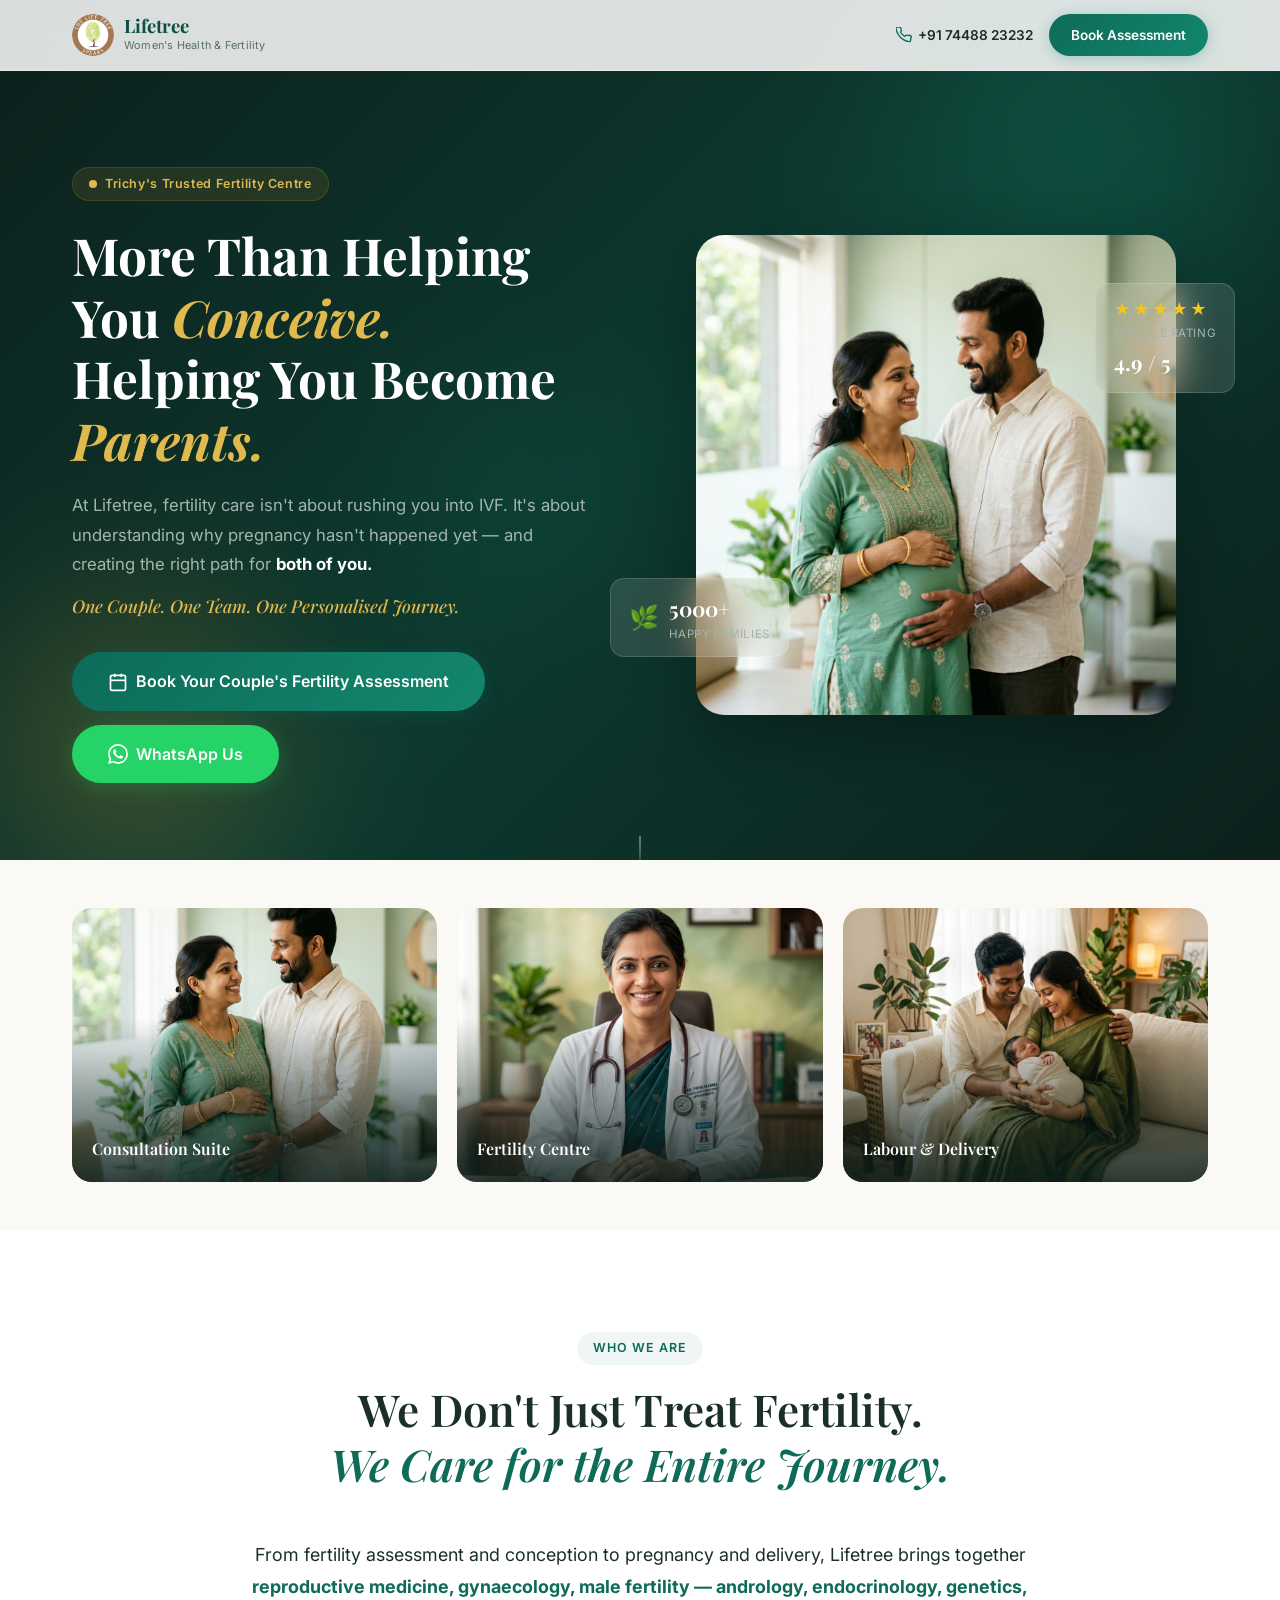
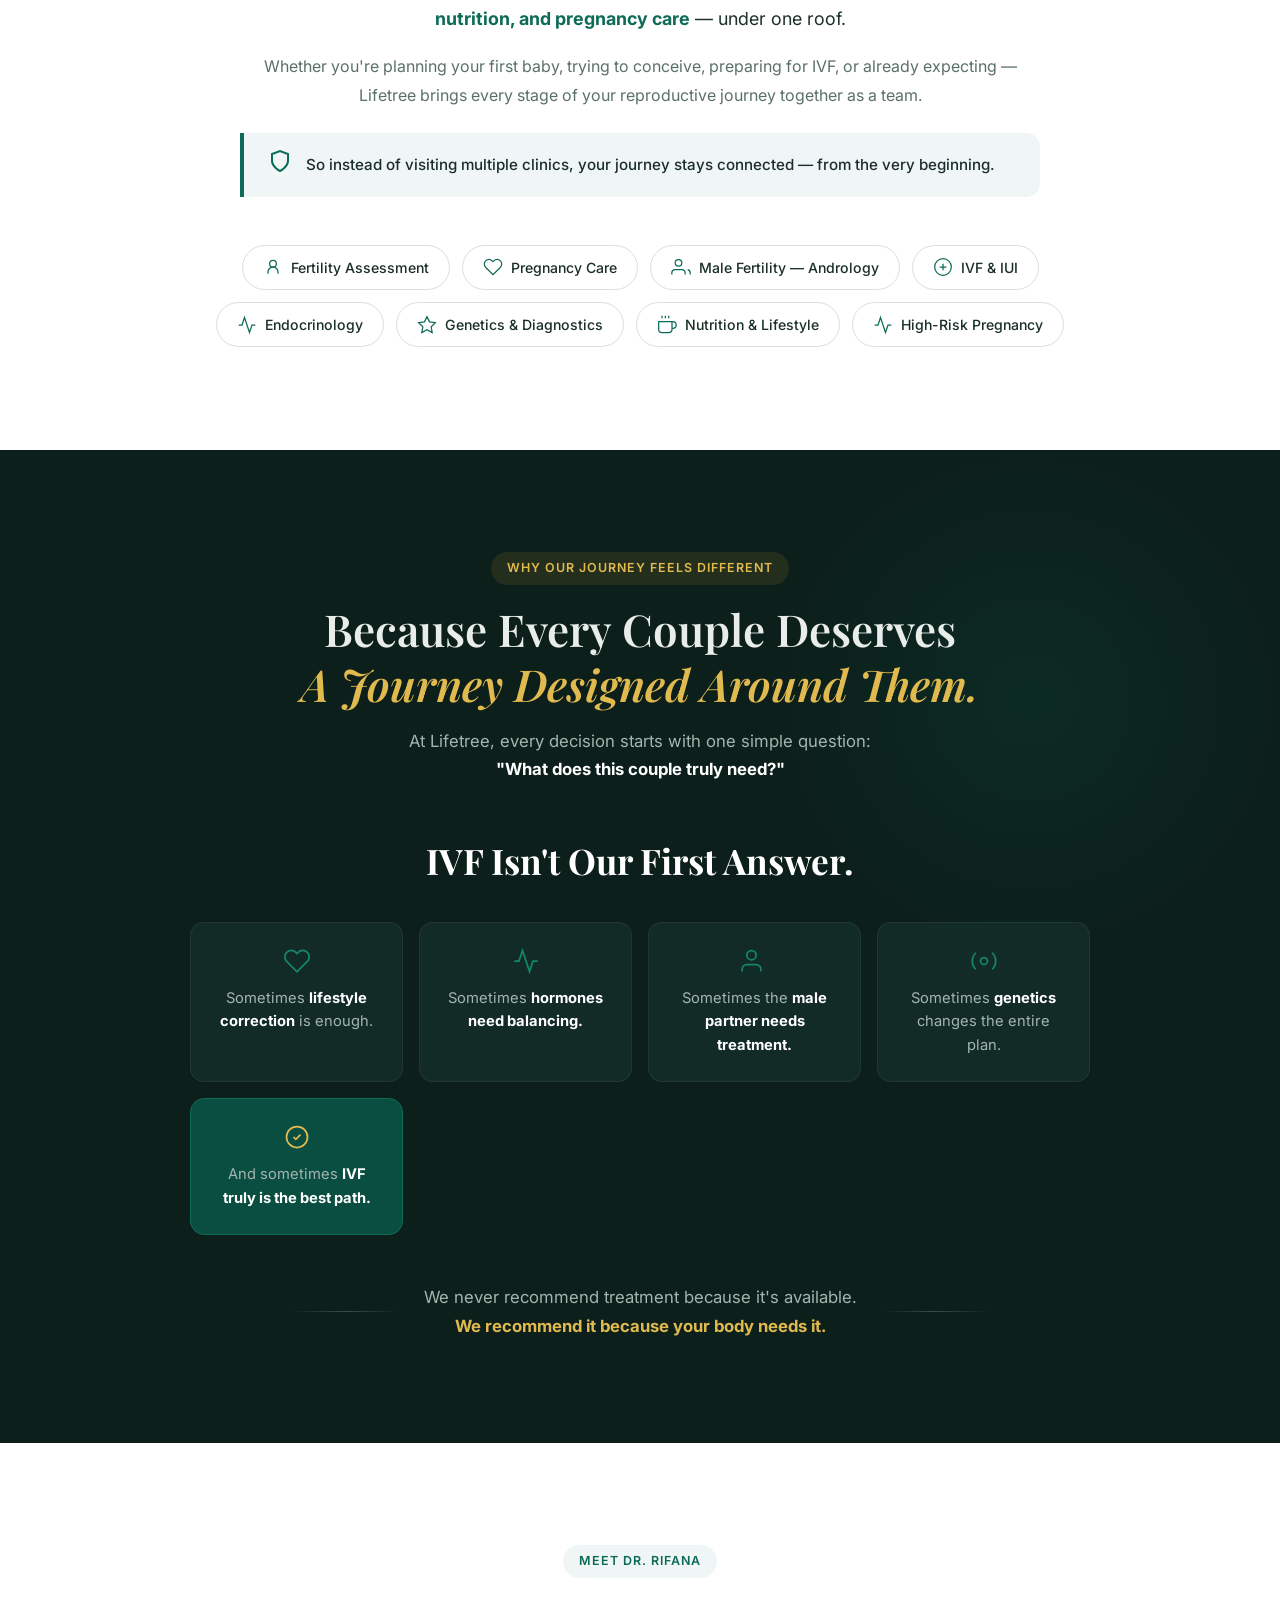
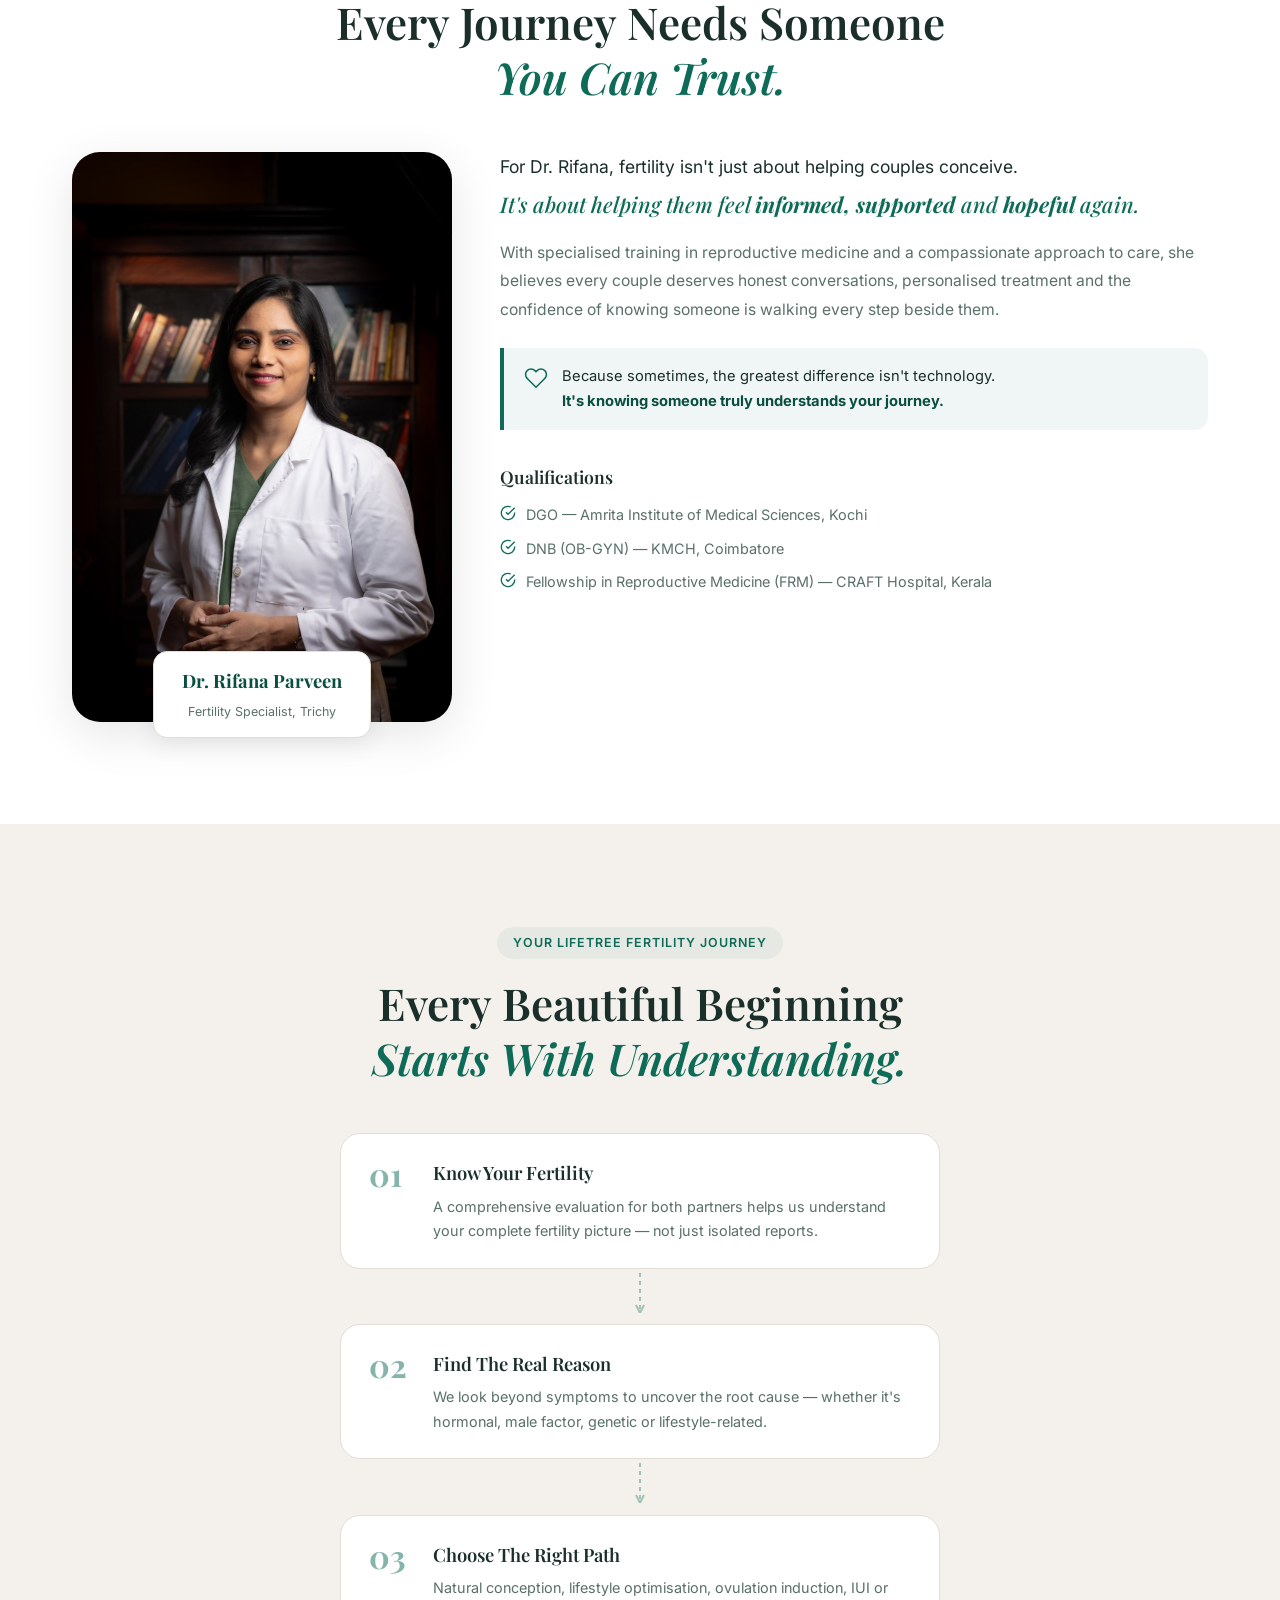
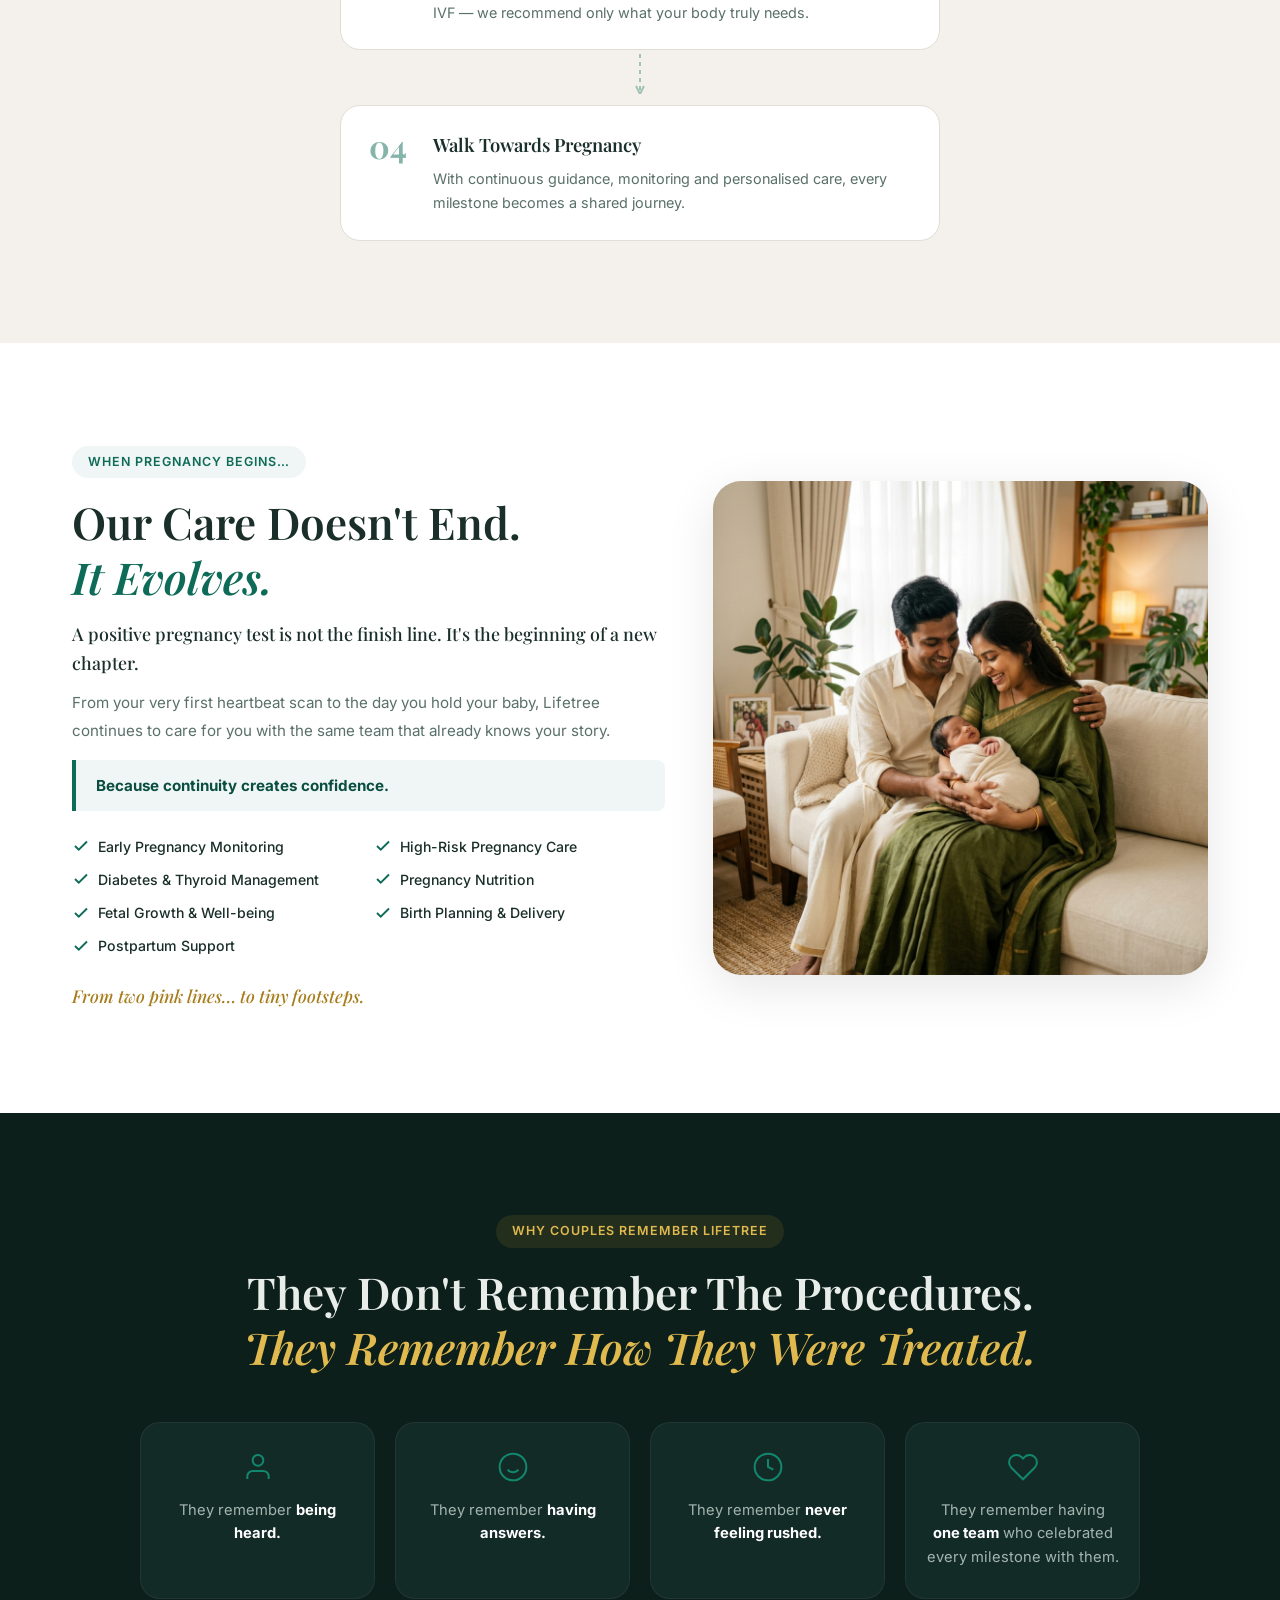
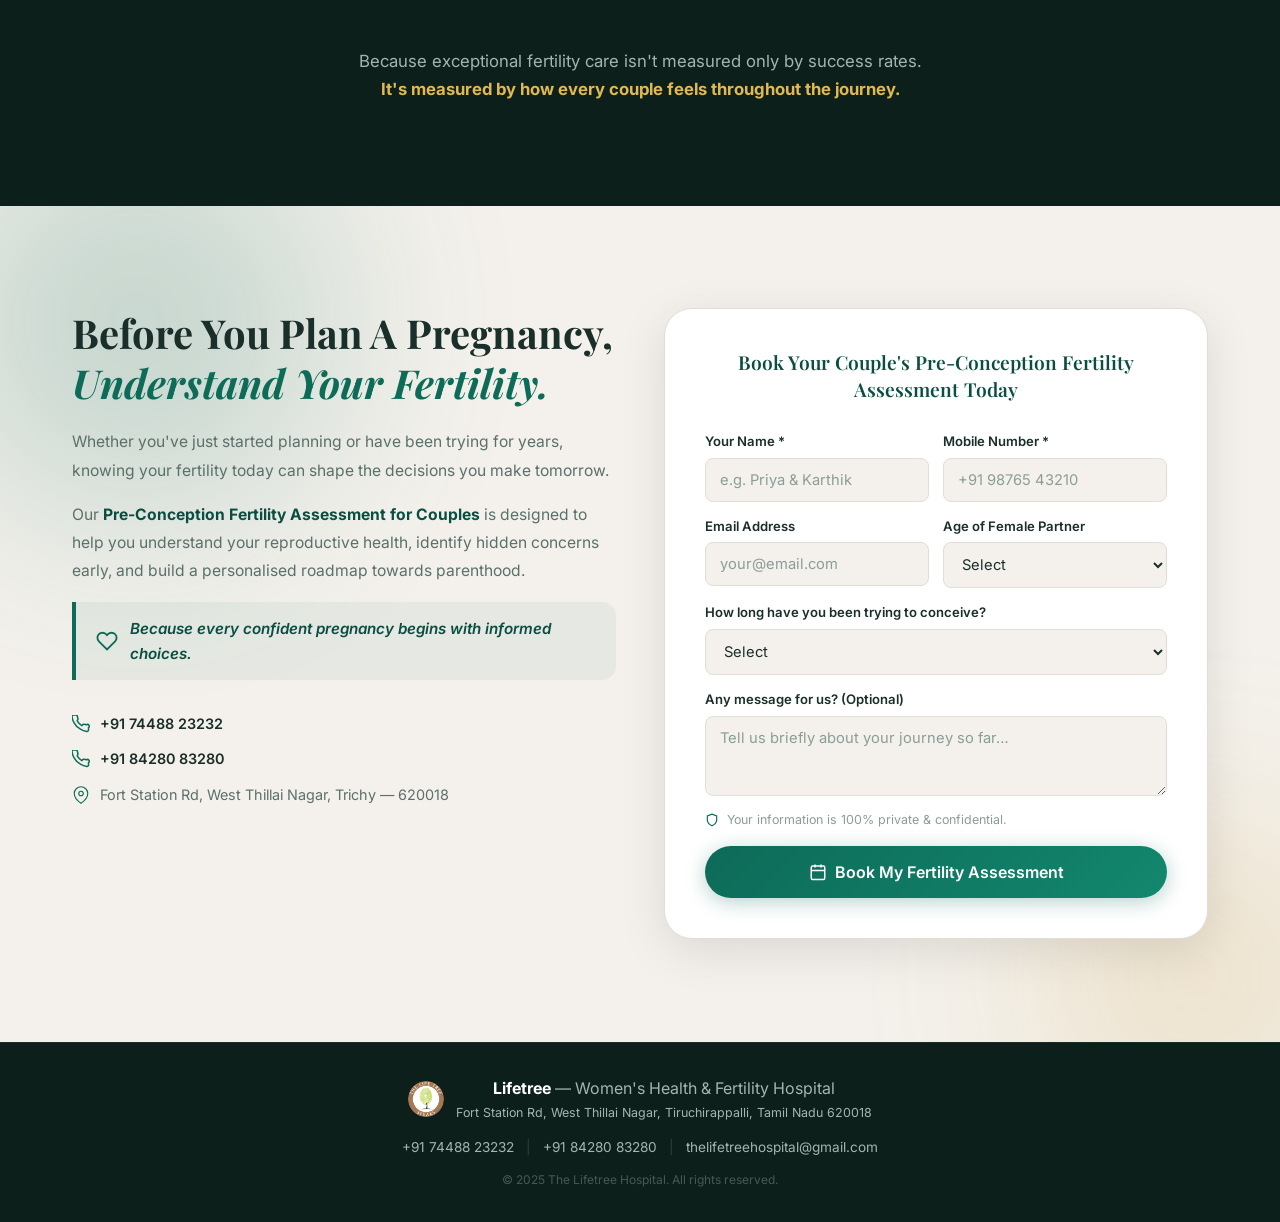
==== landing.html @ 36f8caa7 "landing page updated" ====
<!DOCTYPE html>
<html lang="en">
<head>
  <meta charset="UTF-8" />
  <meta name="viewport" content="width=device-width, initial-scale=1.0" />
  <meta name="description" content="Book your Couple's Fertility Assessment at Lifetree, Trichy. Personalised fertility care from evaluation to pregnancy — under one expert team led by Dr. Rifana Parveen." />
  <meta name="keywords" content="fertility assessment Trichy, couples fertility, IVF Trichy, Dr Rifana Parveen, Lifetree hospital, fertility specialist Trichy, pregnancy care Trichy" />
  <meta property="og:title" content="Lifetree — Couple's Fertility Assessment | Trichy" />
  <meta property="og:description" content="More than helping you conceive — helping you become parents. Book your personalised fertility assessment today." />
  <meta property="og:type" content="website" />
  <title>Couple's Fertility Assessment | Lifetree — Trichy</title>
  <link rel="preconnect" href="https://fonts.googleapis.com" />
  <link rel="preconnect" href="https://fonts.gstatic.com" crossorigin />
  <link href="https://fonts.googleapis.com/css2?family=Playfair+Display:ital,wght@0,400;0,500;0,600;0,700;1,400;1,500;1,600&family=Inter:wght@300;400;500;600;700&display=swap" rel="stylesheet" />
  <link rel="stylesheet" href="landing.css" />
</head>
<body>

  <!-- ===== STICKY HEADER ===== -->
  <header class="lp-header" id="lp-header">
    <div class="lp-header-inner">
      <a href="#hero" class="lp-logo" aria-label="Lifetree Home">
        <img src="Images/logo.png" alt="Lifetree Logo" class="lp-logo-img" />
        <div class="lp-logo-text">
          <span class="lp-logo-name">Lifetree</span>
          <span class="lp-logo-tag">Women's Health & Fertility</span>
        </div>
      </a>
      <div class="lp-header-actions">
        <a href="tel:+917448823232" class="lp-header-phone" aria-label="Call us">
          <svg width="16" height="16" viewBox="0 0 24 24" fill="none" stroke="currentColor" stroke-width="2"><path d="M22 16.92v3a2 2 0 01-2.18 2 19.79 19.79 0 01-8.63-3.07A19.5 19.5 0 013.07 10.81a19.79 19.79 0 01-3.07-8.67A2 2 0 012.18 0h3a2 2 0 012 1.72c.127.96.361 1.903.7 2.81a2 2 0 01-.45 2.11L6.91 7.91a16 16 0 006.16 6.16l1.27-1.27a2 2 0 012.11-.45c.907.339 1.85.573 2.81.7A2 2 0 0122 16.92z"/></svg>
          <span>+91 74488 23232</span>
        </a>
        <a href="#book" class="lp-header-cta">Book Assessment</a>
      </div>
    </div>
  </header>

  <main>

    <!-- ===== HERO ===== -->
    <section class="lp-hero" id="hero">
      <div class="lp-hero-bg">
        <div class="lp-hero-orb lp-hero-orb-1"></div>
        <div class="lp-hero-orb lp-hero-orb-2"></div>
        <div class="lp-hero-orb lp-hero-orb-3"></div>
      </div>
      <div class="lp-container lp-hero-grid">
        <div class="lp-hero-content">
          <div class="lp-hero-badge">
            <span class="lp-badge-pulse"></span>
            Trichy's Trusted Fertility Centre
          </div>
          <h1 class="lp-hero-h1">
            More Than Helping You <em>Conceive.</em><br/>
            Helping You Become <em>Parents.</em>
          </h1>
          <p class="lp-hero-sub">
            At Lifetree, fertility care isn't about rushing you into IVF. It's about understanding why pregnancy hasn't happened yet — and creating the right path for <strong>both of you.</strong>
          </p>
          <p class="lp-hero-oneliner">One Couple. One Team. One Personalised Journey.</p>
          <div class="lp-hero-ctas">
            <a href="#book" class="lp-btn lp-btn-primary lp-btn-lg" id="hero-cta">
              <svg width="20" height="20" viewBox="0 0 24 24" fill="none" stroke="currentColor" stroke-width="2"><rect x="3" y="4" width="18" height="18" rx="2"/><line x1="16" y1="2" x2="16" y2="6"/><line x1="8" y1="2" x2="8" y2="6"/><line x1="3" y1="10" x2="21" y2="10"/></svg>
              Book Your Couple's Fertility Assessment
            </a>
            <a href="https://wa.me/917448823232?text=Hi%20Lifetree%2C%20I%27d%20like%20to%20book%20a%20Couple%27s%20Fertility%20Assessment" class="lp-btn lp-btn-whatsapp lp-btn-lg" target="_blank" rel="noopener noreferrer">
              <svg width="20" height="20" viewBox="0 0 24 24" fill="currentColor"><path d="M17.472 14.382c-.297-.149-1.758-.867-2.03-.967-.273-.099-.471-.148-.67.15-.197.297-.767.966-.94 1.164-.173.199-.347.223-.644.075-.297-.15-1.255-.463-2.39-1.475-.883-.788-1.48-1.761-1.653-2.059-.173-.297-.018-.458.13-.606.134-.133.298-.347.446-.52.149-.174.198-.298.298-.497.099-.198.05-.371-.025-.52-.075-.149-.669-1.612-.916-2.207-.242-.579-.487-.5-.669-.51-.173-.008-.371-.01-.57-.01-.198 0-.52.074-.792.372-.272.297-1.04 1.016-1.04 2.479 0 1.462 1.065 2.875 1.213 3.074.149.198 2.096 3.2 5.077 4.487.709.306 1.262.489 1.694.625.712.227 1.36.195 1.871.118.571-.085 1.758-.719 2.006-1.413.248-.694.248-1.289.173-1.413-.074-.124-.272-.198-.57-.347m-5.421 7.403h-.004a9.87 9.87 0 01-5.031-1.378l-.361-.214-3.741.982.998-3.648-.235-.374a9.86 9.86 0 01-1.51-5.26c.001-5.45 4.436-9.884 9.888-9.884 2.64 0 5.122 1.03 6.988 2.898a9.825 9.825 0 012.893 6.994c-.003 5.45-4.437 9.884-9.885 9.884m8.413-18.297A11.815 11.815 0 0012.05 0C5.495 0 .16 5.335.157 11.892c0 2.096.547 4.142 1.588 5.945L.057 24l6.305-1.654a11.882 11.882 0 005.683 1.448h.005c6.554 0 11.89-5.335 11.893-11.893a11.821 11.821 0 00-3.48-8.413z"/></svg>
              WhatsApp Us
            </a>
          </div>
        </div>
        <div class="lp-hero-visual">
          <div class="lp-hero-img-wrap">
            <div class="lp-hero-img-glow"></div>
            <!-- Replace with actual couple/hero image -->
            <img src="assets/hero_couple.png" alt="Happy couple on their fertility journey at Lifetree" class="lp-hero-img" />
            <div class="lp-hero-float lp-float-trust">
              <div class="lp-float-icon">🌿</div>
              <div>
                <div class="lp-float-num">5000+</div>
                <div class="lp-float-label">Happy Families</div>
              </div>
            </div>
            <div class="lp-hero-float lp-float-rating">
              <div class="lp-float-stars">★★★★★</div>
              <div class="lp-float-label">Google Rating</div>
              <div class="lp-float-num">4.9 / 5</div>
            </div>
          </div>
        </div>
      </div>
      <div class="lp-scroll-hint" aria-hidden="true">
        <div class="lp-scroll-line"></div>
      </div>
    </section>

    <!-- ===== INFRASTRUCTURE ===== -->
    <section class="lp-infra" id="infrastructure">
      <div class="lp-container">
        <div class="lp-infra-grid anim-reveal">
          <div class="lp-infra-card">
            <!-- Replace src with actual infrastructure image -->
            <img src="assets/hero_couple.png" alt="Lifetree consultation room — modern and welcoming" loading="lazy" />
            <div class="lp-infra-overlay">
              <span>Consultation Suite</span>
            </div>
          </div>
          <div class="lp-infra-card">
            <!-- Replace src with actual infrastructure image -->
            <img src="assets/doctor_female.png" alt="Advanced fertility lab at Lifetree" loading="lazy" />
            <div class="lp-infra-overlay">
              <span>Fertility Centre</span>
            </div>
          </div>
          <div class="lp-infra-card">
            <!-- Replace src with actual infrastructure image -->
            <img src="assets/success_family.png" alt="Lifetree labour and delivery suite" loading="lazy" />
            <div class="lp-infra-overlay">
              <span>Labour & Delivery</span>
            </div>
          </div>
        </div>
      </div>
    </section>

    <!-- ===== WHO WE ARE ===== -->
    <section class="lp-who" id="who">
      <div class="lp-container">
        <div class="lp-section-head anim-reveal">
          <span class="lp-section-tag">Who We Are</span>
          <h2 class="lp-section-title">
            We Don't Just Treat Fertility.<br/>
            <em>We Care for the Entire Journey.</em>
          </h2>
        </div>
        <div class="lp-who-content anim-reveal">
          <p class="lp-who-lead">
            From fertility assessment and conception to pregnancy and delivery, Lifetree brings together <strong>reproductive medicine, gynaecology, male fertility — andrology, endocrinology, genetics, nutrition, and pregnancy care</strong> — under one roof.
          </p>
          <p class="lp-who-text">
            Whether you're planning your first baby, trying to conceive, preparing for IVF, or already expecting — Lifetree brings every stage of your reproductive journey together as a team.
          </p>
          <div class="lp-who-highlight">
            <div class="lp-who-highlight-icon">
              <svg width="24" height="24" viewBox="0 0 24 24" fill="none" stroke="currentColor" stroke-width="2"><path d="M12 22s8-4 8-10V5l-8-3-8 3v7c0 6 8 10 8 10z"/></svg>
            </div>
            <p>So instead of visiting multiple clinics, your journey stays connected — from the very beginning.</p>
          </div>
        </div>
        <!-- Services Grid -->
        <div class="lp-services-grid anim-reveal">
          <div class="lp-service-pill">
            <svg width="20" height="20" viewBox="0 0 24 24" fill="none" stroke="currentColor" stroke-width="1.5"><circle cx="12" cy="8" r="4"/><path d="M6 20v-2a6 6 0 0112 0v2"/></svg>
            <span>Fertility Assessment</span>
          </div>
          <div class="lp-service-pill">
            <svg width="20" height="20" viewBox="0 0 24 24" fill="none" stroke="currentColor" stroke-width="1.5"><path d="M20.84 4.61a5.5 5.5 0 00-7.78 0L12 5.67l-1.06-1.06a5.5 5.5 0 00-7.78 7.78l1.06 1.06L12 21.23l7.78-7.78 1.06-1.06a5.5 5.5 0 000-7.78z"/></svg>
            <span>Pregnancy Care</span>
          </div>
          <div class="lp-service-pill">
            <svg width="20" height="20" viewBox="0 0 24 24" fill="none" stroke="currentColor" stroke-width="1.5"><path d="M17 21v-2a4 4 0 00-4-4H5a4 4 0 00-4 4v2"/><circle cx="9" cy="7" r="4"/><path d="M23 21v-2a4 4 0 00-3-3.87"/></svg>
            <span>Male Fertility — Andrology</span>
          </div>
          <div class="lp-service-pill">
            <svg width="20" height="20" viewBox="0 0 24 24" fill="none" stroke="currentColor" stroke-width="1.5"><circle cx="12" cy="12" r="10"/><path d="M8 12h8M12 8v8"/></svg>
            <span>IVF & IUI</span>
          </div>
          <div class="lp-service-pill">
            <svg width="20" height="20" viewBox="0 0 24 24" fill="none" stroke="currentColor" stroke-width="1.5"><polyline points="22 12 18 12 15 21 9 3 6 12 2 12"/></svg>
            <span>Endocrinology</span>
          </div>
          <div class="lp-service-pill">
            <svg width="20" height="20" viewBox="0 0 24 24" fill="none" stroke="currentColor" stroke-width="1.5"><path d="M12 2l3.09 6.26L22 9.27l-5 4.87 1.18 6.88L12 17.77l-6.18 3.25L7 14.14 2 9.27l6.91-1.01L12 2z"/></svg>
            <span>Genetics & Diagnostics</span>
          </div>
          <div class="lp-service-pill">
            <svg width="20" height="20" viewBox="0 0 24 24" fill="none" stroke="currentColor" stroke-width="1.5"><path d="M18 8h1a4 4 0 010 8h-1M2 8h16v9a4 4 0 01-4 4H6a4 4 0 01-4-4V8z"/><line x1="6" y1="1" x2="6" y2="4"/><line x1="10" y1="1" x2="10" y2="4"/><line x1="14" y1="1" x2="14" y2="4"/></svg>
            <span>Nutrition & Lifestyle</span>
          </div>
          <div class="lp-service-pill">
            <svg width="20" height="20" viewBox="0 0 24 24" fill="none" stroke="currentColor" stroke-width="1.5"><path d="M22 12h-4l-3 9L9 3l-3 9H2"/></svg>
            <span>High-Risk Pregnancy</span>
          </div>
        </div>
      </div>
    </section>

    <!-- ===== WHY DIFFERENT ===== -->
    <section class="lp-why" id="why-different">
      <div class="lp-container">
        <div class="lp-section-head anim-reveal">
          <span class="lp-section-tag">Why Our Journey Feels Different</span>
          <h2 class="lp-section-title">
            Because Every Couple Deserves<br/>
            <em>A Journey Designed Around Them.</em>
          </h2>
          <p class="lp-section-sub">
            At Lifetree, every decision starts with one simple question:<br/>
            <strong>"What does this couple truly need?"</strong>
          </p>
        </div>
        <div class="lp-why-main anim-reveal">
          <div class="lp-why-statement">
            <h3>IVF Isn't Our First Answer.</h3>
          </div>
          <div class="lp-why-reasons">
            <div class="lp-why-card">
              <div class="lp-why-card-icon">
                <svg width="28" height="28" viewBox="0 0 24 24" fill="none" stroke="currentColor" stroke-width="1.5"><path d="M20.84 4.61a5.5 5.5 0 00-7.78 0L12 5.67l-1.06-1.06a5.5 5.5 0 00-7.78 7.78l1.06 1.06L12 21.23l7.78-7.78 1.06-1.06a5.5 5.5 0 000-7.78z"/></svg>
              </div>
              <p>Sometimes <strong>lifestyle correction</strong> is enough.</p>
            </div>
            <div class="lp-why-card">
              <div class="lp-why-card-icon">
                <svg width="28" height="28" viewBox="0 0 24 24" fill="none" stroke="currentColor" stroke-width="1.5"><polyline points="22 12 18 12 15 21 9 3 6 12 2 12"/></svg>
              </div>
              <p>Sometimes <strong>hormones need balancing.</strong></p>
            </div>
            <div class="lp-why-card">
              <div class="lp-why-card-icon">
                <svg width="28" height="28" viewBox="0 0 24 24" fill="none" stroke="currentColor" stroke-width="1.5"><path d="M17 21v-2a4 4 0 00-4-4H5a4 4 0 00-4 4v2"/><circle cx="9" cy="7" r="4"/></svg>
              </div>
              <p>Sometimes the <strong>male partner needs treatment.</strong></p>
            </div>
            <div class="lp-why-card">
              <div class="lp-why-card-icon">
                <svg width="28" height="28" viewBox="0 0 24 24" fill="none" stroke="currentColor" stroke-width="1.5"><circle cx="12" cy="12" r="3"/><path d="M19.07 4.93a10 10 0 010 14.14M4.93 4.93a10 10 0 000 14.14"/></svg>
              </div>
              <p>Sometimes <strong>genetics</strong> changes the entire plan.</p>
            </div>
            <div class="lp-why-card lp-why-card-accent">
              <div class="lp-why-card-icon">
                <svg width="28" height="28" viewBox="0 0 24 24" fill="none" stroke="currentColor" stroke-width="1.5"><path d="M9 12l2 2 4-4m6 2a9 9 0 11-18 0 9 9 0 0118 0z"/></svg>
              </div>
              <p>And sometimes <strong>IVF truly is the best path.</strong></p>
            </div>
          </div>
        </div>
        <div class="lp-why-promise anim-reveal">
          <div class="lp-promise-line"></div>
          <p class="lp-promise-text">
            We never recommend treatment because it's available.<br/>
            <strong>We recommend it because your body needs it.</strong>
          </p>
          <div class="lp-promise-line"></div>
        </div>
      </div>
    </section>

    <!-- ===== DR. RIFANA ===== -->
    <section class="lp-doctor" id="doctor">
      <div class="lp-container">
        <div class="lp-section-head anim-reveal">
          <span class="lp-section-tag">Meet Dr. Rifana</span>
          <h2 class="lp-section-title">
            Every Journey Needs Someone<br/>
            <em>You Can Trust.</em>
          </h2>
        </div>
        <div class="lp-doctor-grid anim-reveal">
          <div class="lp-doctor-photo">
            <!-- Replace with actual Dr. Rifana photo -->
            <img src="Images/image.png" alt="Dr. Rifana Parveen — Fertility Specialist, Trichy" loading="lazy" />
            <div class="lp-doctor-name-card">
              <h3>Dr. Rifana Parveen</h3>
              <span>Fertility Specialist, Trichy</span>
            </div>
          </div>
          <div class="lp-doctor-info">
            <p class="lp-doctor-intro">
              For Dr. Rifana, fertility isn't just about helping couples conceive.
            </p>
            <p class="lp-doctor-quote">
              It's about helping them feel <strong>informed, supported</strong> and <strong>hopeful</strong> again.
            </p>
            <p class="lp-doctor-text">
              With specialised training in reproductive medicine and a compassionate approach to care, she believes every couple deserves honest conversations, personalised treatment and the confidence of knowing someone is walking every step beside them.
            </p>
            <div class="lp-doctor-philosophy">
              <svg width="24" height="24" viewBox="0 0 24 24" fill="none" stroke="currentColor" stroke-width="1.5"><path d="M20.84 4.61a5.5 5.5 0 00-7.78 0L12 5.67l-1.06-1.06a5.5 5.5 0 00-7.78 7.78l1.06 1.06L12 21.23l7.78-7.78 1.06-1.06a5.5 5.5 0 000-7.78z"/></svg>
              <p>Because sometimes, the greatest difference isn't technology.<br/><strong>It's knowing someone truly understands your journey.</strong></p>
            </div>
            <div class="lp-doctor-quals">
              <h4>Qualifications</h4>
              <ul>
                <li>
                  <svg width="16" height="16" viewBox="0 0 24 24" fill="none" stroke="currentColor" stroke-width="2"><path d="M22 11.08V12a10 10 0 11-5.93-9.14"/><polyline points="22 4 12 14.01 9 11.01"/></svg>
                  DGO — Amrita Institute of Medical Sciences, Kochi
                </li>
                <li>
                  <svg width="16" height="16" viewBox="0 0 24 24" fill="none" stroke="currentColor" stroke-width="2"><path d="M22 11.08V12a10 10 0 11-5.93-9.14"/><polyline points="22 4 12 14.01 9 11.01"/></svg>
                  DNB (OB-GYN) — KMCH, Coimbatore
                </li>
                <li>
                  <svg width="16" height="16" viewBox="0 0 24 24" fill="none" stroke="currentColor" stroke-width="2"><path d="M22 11.08V12a10 10 0 11-5.93-9.14"/><polyline points="22 4 12 14.01 9 11.01"/></svg>
                  Fellowship in Reproductive Medicine (FRM) — CRAFT Hospital, Kerala
                </li>
              </ul>
            </div>
          </div>
        </div>
      </div>
    </section>

    <!-- ===== FERTILITY JOURNEY ===== -->
    <section class="lp-journey" id="journey">
      <div class="lp-container">
        <div class="lp-section-head anim-reveal">
          <span class="lp-section-tag">Your Lifetree Fertility Journey</span>
          <h2 class="lp-section-title">
            Every Beautiful Beginning<br/>
            <em>Starts With Understanding.</em>
          </h2>
        </div>
        <div class="lp-journey-steps anim-reveal">
          <div class="lp-journey-step">
            <div class="lp-step-number">01</div>
            <div class="lp-step-content">
              <h3>Know Your Fertility</h3>
              <p>A comprehensive evaluation for both partners helps us understand your complete fertility picture — not just isolated reports.</p>
            </div>
          </div>
          <div class="lp-journey-connector"><svg width="24" height="40" viewBox="0 0 24 40"><path d="M12 0 L12 40" stroke="currentColor" stroke-width="2" stroke-dasharray="4 4" fill="none"/><path d="M8 32 L12 40 L16 32" stroke="currentColor" stroke-width="2" fill="none"/></svg></div>
          <div class="lp-journey-step">
            <div class="lp-step-number">02</div>
            <div class="lp-step-content">
              <h3>Find The Real Reason</h3>
              <p>We look beyond symptoms to uncover the root cause — whether it's hormonal, male factor, genetic or lifestyle-related.</p>
            </div>
          </div>
          <div class="lp-journey-connector"><svg width="24" height="40" viewBox="0 0 24 40"><path d="M12 0 L12 40" stroke="currentColor" stroke-width="2" stroke-dasharray="4 4" fill="none"/><path d="M8 32 L12 40 L16 32" stroke="currentColor" stroke-width="2" fill="none"/></svg></div>
          <div class="lp-journey-step">
            <div class="lp-step-number">03</div>
            <div class="lp-step-content">
              <h3>Choose The Right Path</h3>
              <p>Natural conception, lifestyle optimisation, ovulation induction, IUI or IVF — we recommend only what your body truly needs.</p>
            </div>
          </div>
          <div class="lp-journey-connector"><svg width="24" height="40" viewBox="0 0 24 40"><path d="M12 0 L12 40" stroke="currentColor" stroke-width="2" stroke-dasharray="4 4" fill="none"/><path d="M8 32 L12 40 L16 32" stroke="currentColor" stroke-width="2" fill="none"/></svg></div>
          <div class="lp-journey-step">
            <div class="lp-step-number">04</div>
            <div class="lp-step-content">
              <h3>Walk Towards Pregnancy</h3>
              <p>With continuous guidance, monitoring and personalised care, every milestone becomes a shared journey.</p>
            </div>
          </div>
        </div>
      </div>
    </section>

    <!-- ===== PREGNANCY CARE ===== -->
    <section class="lp-pregnancy" id="pregnancy-care">
      <div class="lp-container">
        <div class="lp-pregnancy-grid">
          <div class="lp-pregnancy-content anim-reveal">
            <span class="lp-section-tag">When Pregnancy Begins…</span>
            <h2 class="lp-section-title">
              Our Care Doesn't End.<br/>
              <em>It Evolves.</em>
            </h2>
            <p class="lp-pregnancy-lead">
              A positive pregnancy test is not the finish line. It's the beginning of a new chapter.
            </p>
            <p class="lp-pregnancy-text">
              From your very first heartbeat scan to the day you hold your baby, Lifetree continues to care for you with the same team that already knows your story.
            </p>
            <div class="lp-pregnancy-highlight">
              <strong>Because continuity creates confidence.</strong>
            </div>
            <ul class="lp-pregnancy-list">
              <li><svg width="18" height="18" viewBox="0 0 24 24" fill="none" stroke="currentColor" stroke-width="2.5"><polyline points="20 6 9 17 4 12"/></svg> Early Pregnancy Monitoring</li>
              <li><svg width="18" height="18" viewBox="0 0 24 24" fill="none" stroke="currentColor" stroke-width="2.5"><polyline points="20 6 9 17 4 12"/></svg> High-Risk Pregnancy Care</li>
              <li><svg width="18" height="18" viewBox="0 0 24 24" fill="none" stroke="currentColor" stroke-width="2.5"><polyline points="20 6 9 17 4 12"/></svg> Diabetes & Thyroid Management</li>
              <li><svg width="18" height="18" viewBox="0 0 24 24" fill="none" stroke="currentColor" stroke-width="2.5"><polyline points="20 6 9 17 4 12"/></svg> Pregnancy Nutrition</li>
              <li><svg width="18" height="18" viewBox="0 0 24 24" fill="none" stroke="currentColor" stroke-width="2.5"><polyline points="20 6 9 17 4 12"/></svg> Fetal Growth & Well-being</li>
              <li><svg width="18" height="18" viewBox="0 0 24 24" fill="none" stroke="currentColor" stroke-width="2.5"><polyline points="20 6 9 17 4 12"/></svg> Birth Planning & Delivery</li>
              <li><svg width="18" height="18" viewBox="0 0 24 24" fill="none" stroke="currentColor" stroke-width="2.5"><polyline points="20 6 9 17 4 12"/></svg> Postpartum Support</li>
            </ul>
            <p class="lp-pregnancy-poetic">From two pink lines… to tiny footsteps.</p>
          </div>
          <div class="lp-pregnancy-visual anim-reveal">
            <!-- Replace with actual pregnancy care / labour room image -->
            <img src="assets/success_family.png" alt="Lifetree pregnancy care and delivery suite" loading="lazy" />
          </div>
        </div>
      </div>
    </section>

    <!-- ===== WHY COUPLES REMEMBER ===== -->
    <section class="lp-remember" id="remember">
      <div class="lp-container">
        <div class="lp-section-head anim-reveal">
          <span class="lp-section-tag">Why Couples Remember Lifetree</span>
          <h2 class="lp-section-title">
            They Don't Remember The Procedures.<br/>
            <em>They Remember How They Were Treated.</em>
          </h2>
        </div>
        <div class="lp-remember-cards anim-reveal">
          <div class="lp-remember-card">
            <div class="lp-remember-icon">
              <svg width="32" height="32" viewBox="0 0 24 24" fill="none" stroke="currentColor" stroke-width="1.5"><path d="M20 21v-2a4 4 0 00-4-4H8a4 4 0 00-4 4v2"/><circle cx="12" cy="7" r="4"/></svg>
            </div>
            <p>They remember <strong>being heard.</strong></p>
          </div>
          <div class="lp-remember-card">
            <div class="lp-remember-icon">
              <svg width="32" height="32" viewBox="0 0 24 24" fill="none" stroke="currentColor" stroke-width="1.5"><circle cx="12" cy="12" r="10"/><path d="M8 14s1.5 2 4 2 4-2 4-2"/><line x1="9" y1="9" x2="9.01" y2="9"/><line x1="15" y1="9" x2="15.01" y2="9"/></svg>
            </div>
            <p>They remember <strong>having answers.</strong></p>
          </div>
          <div class="lp-remember-card">
            <div class="lp-remember-icon">
              <svg width="32" height="32" viewBox="0 0 24 24" fill="none" stroke="currentColor" stroke-width="1.5"><circle cx="12" cy="12" r="10"/><polyline points="12 6 12 12 16 14"/></svg>
            </div>
            <p>They remember <strong>never feeling rushed.</strong></p>
          </div>
          <div class="lp-remember-card">
            <div class="lp-remember-icon">
              <svg width="32" height="32" viewBox="0 0 24 24" fill="none" stroke="currentColor" stroke-width="1.5"><path d="M20.84 4.61a5.5 5.5 0 00-7.78 0L12 5.67l-1.06-1.06a5.5 5.5 0 00-7.78 7.78l1.06 1.06L12 21.23l7.78-7.78 1.06-1.06a5.5 5.5 0 000-7.78z"/></svg>
            </div>
            <p>They remember having <strong>one team</strong> who celebrated every milestone with them.</p>
          </div>
        </div>
        <div class="lp-remember-bottom anim-reveal">
          <p>Because exceptional fertility care isn't measured only by success rates.<br/><strong>It's measured by how every couple feels throughout the journey.</strong></p>
        </div>
      </div>
    </section>

    <!-- ===== FINAL CTA / BOOKING FORM ===== -->
    <section class="lp-cta-final" id="book">
      <div class="lp-cta-bg">
        <div class="lp-cta-orb lp-cta-orb-1"></div>
        <div class="lp-cta-orb lp-cta-orb-2"></div>
      </div>
      <div class="lp-container">
        <div class="lp-cta-grid">
          <div class="lp-cta-content anim-reveal">
            <h2 class="lp-cta-title">
              Before You Plan A Pregnancy,<br/>
              <em>Understand Your Fertility.</em>
            </h2>
            <p class="lp-cta-text">
              Whether you've just started planning or have been trying for years, knowing your fertility today can shape the decisions you make tomorrow.
            </p>
            <p class="lp-cta-text">
              Our <strong>Pre-Conception Fertility Assessment for Couples</strong> is designed to help you understand your reproductive health, identify hidden concerns early, and build a personalised roadmap towards parenthood.
            </p>
            <div class="lp-cta-highlight">
              <svg width="22" height="22" viewBox="0 0 24 24" fill="none" stroke="currentColor" stroke-width="2"><path d="M20.84 4.61a5.5 5.5 0 00-7.78 0L12 5.67l-1.06-1.06a5.5 5.5 0 00-7.78 7.78l1.06 1.06L12 21.23l7.78-7.78 1.06-1.06a5.5 5.5 0 000-7.78z"/></svg>
              <p>Because every confident pregnancy begins with informed choices.</p>
            </div>
            <div class="lp-cta-contact-info">
              <div class="lp-cta-contact-item">
                <svg width="18" height="18" viewBox="0 0 24 24" fill="none" stroke="currentColor" stroke-width="2"><path d="M22 16.92v3a2 2 0 01-2.18 2 19.79 19.79 0 01-8.63-3.07A19.5 19.5 0 013.07 10.81a19.79 19.79 0 01-3.07-8.67A2 2 0 012.18 0h3a2 2 0 012 1.72c.127.96.361 1.903.7 2.81a2 2 0 01-.45 2.11L6.91 7.91a16 16 0 006.16 6.16l1.27-1.27a2 2 0 012.11-.45c.907.339 1.85.573 2.81.7A2 2 0 0122 16.92z"/></svg>
                <a href="tel:+917448823232">+91 74488 23232</a>
              </div>
              <div class="lp-cta-contact-item">
                <svg width="18" height="18" viewBox="0 0 24 24" fill="none" stroke="currentColor" stroke-width="2"><path d="M22 16.92v3a2 2 0 01-2.18 2 19.79 19.79 0 01-8.63-3.07A19.5 19.5 0 013.07 10.81a19.79 19.79 0 01-3.07-8.67A2 2 0 012.18 0h3a2 2 0 012 1.72c.127.96.361 1.903.7 2.81a2 2 0 01-.45 2.11L6.91 7.91a16 16 0 006.16 6.16l1.27-1.27a2 2 0 012.11-.45c.907.339 1.85.573 2.81.7A2 2 0 0122 16.92z"/></svg>
                <a href="tel:+918428083280">+91 84280 83280</a>
              </div>
              <div class="lp-cta-contact-item">
                <svg width="18" height="18" viewBox="0 0 24 24" fill="none" stroke="currentColor" stroke-width="1.5"><path d="M21 10c0 7-9 13-9 13s-9-6-9-13a9 9 0 0118 0z"/><circle cx="12" cy="10" r="3"/></svg>
                <span>Fort Station Rd, West Thillai Nagar, Trichy — 620018</span>
              </div>
            </div>
          </div>
          <div class="lp-cta-form-wrap anim-reveal">
            <form class="lp-form" id="lp-form" novalidate>
              <h3 class="lp-form-title">Book Your Couple's Pre-Conception Fertility Assessment Today</h3>
              <div class="lp-form-row">
                <div class="lp-form-group">
                  <label for="lp-name">Your Name *</label>
                  <input type="text" id="lp-name" name="name" placeholder="e.g. Priya & Karthik" required autocomplete="name" />
                </div>
                <div class="lp-form-group">
                  <label for="lp-phone">Mobile Number *</label>
                  <input type="tel" id="lp-phone" name="phone" placeholder="+91 98765 43210" required autocomplete="tel" />
                </div>
              </div>
              <div class="lp-form-row">
                <div class="lp-form-group">
                  <label for="lp-email">Email Address</label>
                  <input type="email" id="lp-email" name="email" placeholder="your@email.com" autocomplete="email" />
                </div>
                <div class="lp-form-group">
                  <label for="lp-age">Age of Female Partner</label>
                  <select id="lp-age" name="age">
                    <option value="">Select</option>
                    <option value="under-25">Under 25</option>
                    <option value="25-30">25–30</option>
                    <option value="30-35">30–35</option>
                    <option value="35-40">35–40</option>
                    <option value="above-40">Above 40</option>
                  </select>
                </div>
              </div>
              <div class="lp-form-group">
                <label for="lp-trying">How long have you been trying to conceive?</label>
                <select id="lp-trying" name="trying_duration">
                  <option value="">Select</option>
                  <option value="just-started">Just started planning</option>
                  <option value="6-months">Less than 6 months</option>
                  <option value="6-12">6–12 months</option>
                  <option value="1-2-years">1–2 years</option>
                  <option value="2-plus">More than 2 years</option>
                </select>
              </div>
              <div class="lp-form-group">
                <label for="lp-message">Any message for us? (Optional)</label>
                <textarea id="lp-message" name="message" rows="3" placeholder="Tell us briefly about your journey so far…"></textarea>
              </div>
              <div class="lp-form-privacy">
                <svg width="14" height="14" viewBox="0 0 24 24" fill="none" stroke="currentColor" stroke-width="2"><path d="M12 22s8-4 8-10V5l-8-3-8 3v7c0 6 8 10 8 10z"/></svg>
                Your information is 100% private & confidential.
              </div>
              <button type="submit" class="lp-btn lp-btn-primary lp-btn-full" id="lp-submit">
                <svg width="18" height="18" viewBox="0 0 24 24" fill="none" stroke="currentColor" stroke-width="2"><rect x="3" y="4" width="18" height="18" rx="2"/><line x1="16" y1="2" x2="16" y2="6"/><line x1="8" y1="2" x2="8" y2="6"/><line x1="3" y1="10" x2="21" y2="10"/></svg>
                Book My Fertility Assessment
              </button>
              <div class="lp-form-success" id="lp-form-success" hidden>
                <svg width="28" height="28" viewBox="0 0 24 24" fill="none" stroke="currentColor" stroke-width="2"><path d="M22 11.08V12a10 10 0 11-5.93-9.14"/><polyline points="22 4 12 14.01 9 11.01"/></svg>
                <h4>Thank You!</h4>
                <p>We've received your details. Our team will reach out within 24 hours to confirm your assessment.</p>
              </div>
            </form>
          </div>
        </div>
      </div>
    </section>

  </main>

  <!-- ===== MINI FOOTER ===== -->
  <footer class="lp-footer">
    <div class="lp-container">
      <div class="lp-footer-inner">
        <div class="lp-footer-brand">
          <img src="Images/logo.png" alt="Lifetree Logo" class="lp-footer-logo-img" />
          <div>
            <strong>Lifetree</strong> — Women's Health & Fertility Hospital
            <p>Fort Station Rd, West Thillai Nagar, Tiruchirappalli, Tamil Nadu 620018</p>
          </div>
        </div>
        <div class="lp-footer-links">
          <a href="tel:+917448823232">+91 74488 23232</a>
          <span class="lp-footer-sep">|</span>
          <a href="tel:+918428083280">+91 84280 83280</a>
          <span class="lp-footer-sep">|</span>
          <a href="mailto:thelifetreehospital@gmail.com">thelifetreehospital@gmail.com</a>
        </div>
        <p class="lp-footer-copy">© 2025 The Lifetree Hospital. All rights reserved.</p>
      </div>
    </div>
  </footer>

  <!-- ===== FLOATING BUTTONS ===== -->
  <div class="lp-fab-group" id="lp-fabs">
    <a href="https://wa.me/917448823232?text=Hi%20Lifetree%2C%20I%27d%20like%20to%20book%20a%20Couple%27s%20Fertility%20Assessment" class="lp-fab lp-fab-wa" target="_blank" rel="noopener noreferrer" aria-label="WhatsApp">
      <svg width="26" height="26" viewBox="0 0 24 24" fill="currentColor"><path d="M17.472 14.382c-.297-.149-1.758-.867-2.03-.967-.273-.099-.471-.148-.67.15-.197.297-.767.966-.94 1.164-.173.199-.347.223-.644.075-.297-.15-1.255-.463-2.39-1.475-.883-.788-1.48-1.761-1.653-2.059-.173-.297-.018-.458.13-.606.134-.133.298-.347.446-.52.149-.174.198-.298.298-.497.099-.198.05-.371-.025-.52-.075-.149-.669-1.612-.916-2.207-.242-.579-.487-.5-.669-.51-.173-.008-.371-.01-.57-.01-.198 0-.52.074-.792.372-.272.297-1.04 1.016-1.04 2.479 0 1.462 1.065 2.875 1.213 3.074.149.198 2.096 3.2 5.077 4.487.709.306 1.262.489 1.694.625.712.227 1.36.195 1.871.118.571-.085 1.758-.719 2.006-1.413.248-.694.248-1.289.173-1.413-.074-.124-.272-.198-.57-.347m-5.421 7.403h-.004a9.87 9.87 0 01-5.031-1.378l-.361-.214-3.741.982.998-3.648-.235-.374a9.86 9.86 0 01-1.51-5.26c.001-5.45 4.436-9.884 9.888-9.884 2.64 0 5.122 1.03 6.988 2.898a9.825 9.825 0 012.893 6.994c-.003 5.45-4.437 9.884-9.885 9.884m8.413-18.297A11.815 11.815 0 0012.05 0C5.495 0 .16 5.335.157 11.892c0 2.096.547 4.142 1.588 5.945L.057 24l6.305-1.654a11.882 11.882 0 005.683 1.448h.005c6.554 0 11.89-5.335 11.893-11.893a11.821 11.821 0 00-3.48-8.413z"/></svg>
    </a>
    <a href="tel:+917448823232" class="lp-fab lp-fab-call" aria-label="Call Now">
      <svg width="22" height="22" viewBox="0 0 24 24" fill="none" stroke="currentColor" stroke-width="2"><path d="M22 16.92v3a2 2 0 01-2.18 2 19.79 19.79 0 01-8.63-3.07A19.5 19.5 0 013.07 10.81a19.79 19.79 0 01-3.07-8.67A2 2 0 012.18 0h3a2 2 0 012 1.72c.127.96.361 1.903.7 2.81a2 2 0 01-.45 2.11L6.91 7.91a16 16 0 006.16 6.16l1.27-1.27a2 2 0 012.11-.45c.907.339 1.85.573 2.81.7A2 2 0 0122 16.92z"/></svg>
    </a>
  </div>

  <script src="landing.js"></script>
</body>
</html>
---- landing.css ----
/* =============================================
   LIFETREE LANDING PAGE — PREMIUM STYLES
   ============================================= */

/* ---------- DESIGN TOKENS ---------- */
:root {
  /* Primary — Deep Teal / Emerald */
  --clr-primary: #0d6b58;
  --clr-primary-dark: #094e40;
  --clr-primary-light: #13876e;
  --clr-primary-50: rgba(13,107,88,0.06);
  --clr-primary-100: rgba(13,107,88,0.12);
  --clr-primary-200: rgba(13,107,88,0.20);

  /* Accent — Warm Gold */
  --clr-accent: #c9982e;
  --clr-accent-light: #e0b94f;
  --clr-accent-dark: #a67b1a;

  /* Neutrals */
  --clr-bg: #faf9f6;
  --clr-surface: #ffffff;
  --clr-surface-alt: #f4f1ec;
  --clr-text: #1a2e2a;
  --clr-text-muted: #5a706a;
  --clr-text-light: #8a9e98;
  --clr-border: #e2ddd5;
  --clr-border-light: #ece8e1;

  /* Dark sections */
  --clr-dark-bg: #0c1f1b;
  --clr-dark-surface: #132b26;
  --clr-dark-text: #e8ede9;
  --clr-dark-muted: #a3b5af;

  /* Gradients */
  --grad-primary: linear-gradient(135deg, #0d6b58 0%, #13876e 100%);
  --grad-accent: linear-gradient(135deg, #c9982e 0%, #e0b94f 100%);
  --grad-dark: linear-gradient(180deg, #0c1f1b 0%, #132b26 100%);
  --grad-hero: linear-gradient(135deg, #0c1f1b 0%, #0d3a30 50%, #0c1f1b 100%);

  /* Typography */
  --ff-serif: 'Playfair Display', Georgia, serif;
  --ff-sans: 'Inter', -apple-system, BlinkMacSystemFont, sans-serif;

  /* Spacing */
  --section-py: clamp(4rem, 8vw, 7rem);
  --container-px: clamp(1rem, 4vw, 2rem);
  --container-max: 1200px;

  /* Radius */
  --r-sm: 8px;
  --r-md: 14px;
  --r-lg: 20px;
  --r-xl: 28px;
  --r-full: 9999px;

  /* Shadows */
  --shadow-sm: 0 2px 8px rgba(0,0,0,0.06);
  --shadow-md: 0 6px 24px rgba(0,0,0,0.08);
  --shadow-lg: 0 12px 48px rgba(0,0,0,0.10);
  --shadow-xl: 0 20px 60px rgba(0,0,0,0.14);
  --shadow-glow: 0 0 60px rgba(13,107,88,0.18);

  /* Transitions */
  --t-fast: 0.2s cubic-bezier(0.4,0,0.2,1);
  --t-normal: 0.35s cubic-bezier(0.4,0,0.2,1);
  --t-slow: 0.6s cubic-bezier(0.4,0,0.2,1);
}

/* ---------- RESET & BASE ---------- */
*, *::before, *::after { box-sizing: border-box; margin: 0; padding: 0; }

html {
  scroll-behavior: smooth;
  -webkit-text-size-adjust: 100%;
  font-size: 16px;
}

body {
  font-family: var(--ff-sans);
  color: var(--clr-text);
  background: var(--clr-bg);
  line-height: 1.65;
  -webkit-font-smoothing: antialiased;
  -moz-osx-font-smoothing: grayscale;
  overflow-x: hidden;
}

img {
  display: block;
  max-width: 100%;
  height: auto;
}

a { color: inherit; text-decoration: none; }
ul { list-style: none; }

/* ---------- CONTAINER ---------- */
.lp-container {
  width: 100%;
  max-width: var(--container-max);
  margin: 0 auto;
  padding: 0 var(--container-px);
}

/* ---------- SECTION HEADERS ---------- */
.lp-section-tag {
  display: inline-flex;
  align-items: center;
  gap: 6px;
  font-family: var(--ff-sans);
  font-size: 0.78rem;
  font-weight: 600;
  letter-spacing: 0.08em;
  text-transform: uppercase;
  color: var(--clr-primary);
  background: var(--clr-primary-50);
  padding: 6px 16px;
  border-radius: var(--r-full);
  margin-bottom: 1rem;
}

.lp-section-title {
  font-family: var(--ff-serif);
  font-size: clamp(1.75rem, 4vw, 2.75rem);
  font-weight: 600;
  line-height: 1.25;
  color: var(--clr-text);
  margin-bottom: 1rem;
}
.lp-section-title em {
  font-style: italic;
  color: var(--clr-primary);
}

.lp-section-sub {
  font-size: 1.05rem;
  color: var(--clr-text-muted);
  max-width: 640px;
  line-height: 1.7;
}

.lp-section-head {
  text-align: center;
  margin-bottom: 3rem;
}
.lp-section-head .lp-section-sub {
  margin: 0 auto;
}

/* ---------- BUTTONS ---------- */
.lp-btn {
  display: inline-flex;
  align-items: center;
  gap: 8px;
  font-family: var(--ff-sans);
  font-weight: 600;
  font-size: 0.92rem;
  border: none;
  cursor: pointer;
  border-radius: var(--r-full);
  padding: 12px 28px;
  transition: all var(--t-normal);
  white-space: nowrap;
  text-decoration: none;
}

.lp-btn-primary {
  background: var(--grad-primary);
  color: #fff;
  box-shadow: 0 4px 20px rgba(13,107,88,0.3);
}
.lp-btn-primary:hover {
  transform: translateY(-2px);
  box-shadow: 0 8px 32px rgba(13,107,88,0.4);
}

.lp-btn-whatsapp {
  background: #25d366;
  color: #fff;
  box-shadow: 0 4px 20px rgba(37,211,102,0.25);
}
.lp-btn-whatsapp:hover {
  background: #1fb855;
  transform: translateY(-2px);
  box-shadow: 0 8px 32px rgba(37,211,102,0.35);
}

.lp-btn-lg {
  padding: 16px 36px;
  font-size: 1rem;
}

.lp-btn-full {
  width: 100%;
  justify-content: center;
  padding: 16px 28px;
  font-size: 1rem;
}

/* ============================================
   HEADER
   ============================================ */
.lp-header {
  position: fixed;
  top: 0; left: 0; right: 0;
  z-index: 1000;
  background: rgba(255,255,255,0.85);
  backdrop-filter: blur(16px);
  -webkit-backdrop-filter: blur(16px);
  border-bottom: 1px solid var(--clr-border-light);
  transition: all var(--t-normal);
}
.lp-header.scrolled {
  background: rgba(255,255,255,0.95);
  box-shadow: var(--shadow-sm);
}

.lp-header-inner {
  max-width: var(--container-max);
  margin: 0 auto;
  padding: 0 var(--container-px);
  display: flex;
  align-items: center;
  justify-content: space-between;
  height: 70px;
}

.lp-logo {
  display: flex;
  align-items: center;
  gap: 10px;
}
.lp-logo-img {
  width: 42px;
  height: 42px;
  object-fit: contain;
  border-radius: 50%;
}
.lp-logo-text {
  display: flex;
  flex-direction: column;
}
.lp-logo-name {
  font-family: var(--ff-serif);
  font-weight: 700;
  font-size: 1.15rem;
  color: var(--clr-primary-dark);
  line-height: 1.2;
}
.lp-logo-tag {
  font-size: 0.68rem;
  color: var(--clr-text-muted);
  letter-spacing: 0.02em;
}

.lp-header-actions {
  display: flex;
  align-items: center;
  gap: 16px;
}

.lp-header-phone {
  display: flex;
  align-items: center;
  gap: 6px;
  font-size: 0.85rem;
  font-weight: 600;
  color: var(--clr-text);
  transition: color var(--t-fast);
}
.lp-header-phone:hover { color: var(--clr-primary); }
.lp-header-phone svg { color: var(--clr-primary); }

.lp-header-cta {
  display: inline-flex;
  align-items: center;
  background: var(--grad-primary);
  color: #fff;
  font-weight: 600;
  font-size: 0.85rem;
  padding: 10px 22px;
  border-radius: var(--r-full);
  transition: all var(--t-normal);
  box-shadow: 0 3px 14px rgba(13,107,88,0.25);
}
.lp-header-cta:hover {
  transform: translateY(-1px);
  box-shadow: 0 6px 24px rgba(13,107,88,0.35);
}

/* ============================================
   HERO
   ============================================ */
.lp-hero {
  position: relative;
  min-height: 100vh;
  display: flex;
  align-items: center;
  padding-top: 90px;
  padding-bottom: 40px;
  background: var(--grad-hero);
  overflow: hidden;
}

.lp-hero-bg {
  position: absolute;
  inset: 0;
  pointer-events: none;
}

.lp-hero-orb {
  position: absolute;
  border-radius: 50%;
  filter: blur(80px);
  opacity: 0.4;
}
.lp-hero-orb-1 {
  width: 500px; height: 500px;
  background: radial-gradient(circle, #13876e 0%, transparent 70%);
  top: -10%; right: -5%;
  animation: lp-float 8s ease-in-out infinite;
}
.lp-hero-orb-2 {
  width: 400px; height: 400px;
  background: radial-gradient(circle, #c9982e 0%, transparent 70%);
  bottom: -5%; left: -5%;
  animation: lp-float 10s ease-in-out infinite reverse;
}
.lp-hero-orb-3 {
  width: 250px; height: 250px;
  background: radial-gradient(circle, #0d6b58 0%, transparent 70%);
  top: 40%; left: 30%;
  animation: lp-float 12s ease-in-out infinite 2s;
}

@keyframes lp-float {
  0%, 100% { transform: translateY(0) scale(1); }
  50% { transform: translateY(-30px) scale(1.05); }
}

.lp-hero-grid {
  display: grid;
  grid-template-columns: 1fr 1fr;
  gap: 3rem;
  align-items: center;
  position: relative;
  z-index: 2;
}

.lp-hero-content {
  animation: lp-fadeUp 0.8s ease-out;
}

.lp-hero-badge {
  display: inline-flex;
  align-items: center;
  gap: 8px;
  font-size: 0.78rem;
  font-weight: 600;
  letter-spacing: 0.05em;
  color: var(--clr-accent-light);
  background: rgba(201,152,46,0.12);
  border: 1px solid rgba(201,152,46,0.2);
  padding: 6px 16px;
  border-radius: var(--r-full);
  margin-bottom: 1.5rem;
}
.lp-badge-pulse {
  width: 8px; height: 8px;
  background: var(--clr-accent-light);
  border-radius: 50%;
  animation: lp-pulse 2s ease-in-out infinite;
}
@keyframes lp-pulse {
  0%, 100% { opacity: 1; transform: scale(1); }
  50% { opacity: 0.5; transform: scale(1.5); }
}

.lp-hero-h1 {
  font-family: var(--ff-serif);
  font-size: clamp(2rem, 4.5vw, 3.2rem);
  font-weight: 700;
  line-height: 1.2;
  color: #fff;
  margin-bottom: 1.25rem;
}
.lp-hero-h1 em {
  font-style: italic;
  color: var(--clr-accent-light);
}

.lp-hero-sub {
  font-size: 1.05rem;
  color: var(--clr-dark-muted);
  line-height: 1.75;
  max-width: 520px;
  margin-bottom: 0.75rem;
}
.lp-hero-sub strong { color: #fff; }

.lp-hero-oneliner {
  font-family: var(--ff-serif);
  font-size: 1.1rem;
  font-weight: 500;
  font-style: italic;
  color: var(--clr-accent-light);
  margin-bottom: 2rem;
}

.lp-hero-ctas {
  display: flex;
  flex-wrap: wrap;
  gap: 14px;
}

/* Hero Visual */
.lp-hero-visual {
  position: relative;
  animation: lp-fadeIn 1s ease-out 0.3s both;
}

.lp-hero-img-wrap {
  position: relative;
}
.lp-hero-img-glow {
  position: absolute;
  inset: -20px;
  background: radial-gradient(ellipse, rgba(13,107,88,0.3) 0%, transparent 70%);
  border-radius: 50%;
  z-index: -1;
}
.lp-hero-img {
  width: 100%;
  max-width: 480px;
  margin: 0 auto;
  border-radius: var(--r-xl);
  box-shadow: 0 24px 64px rgba(0,0,0,0.3);
}

/* Floating cards */
.lp-hero-float {
  position: absolute;
  background: rgba(255,255,255,0.12);
  backdrop-filter: blur(20px);
  -webkit-backdrop-filter: blur(20px);
  border: 1px solid rgba(255,255,255,0.15);
  border-radius: var(--r-md);
  padding: 12px 18px;
  display: flex;
  align-items: center;
  gap: 10px;
  animation: lp-floatCard 4s ease-in-out infinite;
}
.lp-float-trust {
  bottom: 12%;
  left: -10%;
}
.lp-float-rating {
  top: 10%;
  right: -5%;
  flex-direction: column;
  align-items: flex-start;
  gap: 2px;
}
.lp-float-icon { font-size: 1.5rem; }
.lp-float-num {
  font-family: var(--ff-serif);
  font-weight: 700;
  font-size: 1.3rem;
  color: #fff;
}
.lp-float-label {
  font-size: 0.72rem;
  color: var(--clr-dark-muted);
  text-transform: uppercase;
  letter-spacing: 0.05em;
}
.lp-float-stars {
  color: #f5c518;
  font-size: 1rem;
  letter-spacing: 2px;
}

@keyframes lp-floatCard {
  0%, 100% { transform: translateY(0); }
  50% { transform: translateY(-8px); }
}

/* Scroll Hint */
.lp-scroll-hint {
  position: absolute;
  bottom: 24px;
  left: 50%;
  transform: translateX(-50%);
}
.lp-scroll-line {
  width: 2px;
  height: 40px;
  background: linear-gradient(180deg, rgba(255,255,255,0.4), transparent);
  border-radius: 2px;
  animation: lp-scrollDown 1.5s ease-in-out infinite;
}
@keyframes lp-scrollDown {
  0% { transform: scaleY(0); transform-origin: top; }
  50% { transform: scaleY(1); transform-origin: top; }
  50.01% { transform: scaleY(1); transform-origin: bottom; }
  100% { transform: scaleY(0); transform-origin: bottom; }
}

/* ============================================
   INFRASTRUCTURE
   ============================================ */
.lp-infra {
  padding: 3rem 0;
  background: var(--clr-bg);
  margin-top: -40px;
  position: relative;
  z-index: 3;
}

.lp-infra-grid {
  display: grid;
  grid-template-columns: repeat(3, 1fr);
  gap: 1.25rem;
}

.lp-infra-card {
  position: relative;
  border-radius: var(--r-lg);
  overflow: hidden;
  aspect-ratio: 4/3;
  cursor: pointer;
}
.lp-infra-card img {
  width: 100%;
  height: 100%;
  object-fit: cover;
  transition: transform var(--t-slow);
}
.lp-infra-card:hover img {
  transform: scale(1.08);
}
.lp-infra-overlay {
  position: absolute;
  inset: 0;
  background: linear-gradient(180deg, transparent 40%, rgba(12,31,27,0.85) 100%);
  display: flex;
  align-items: flex-end;
  padding: 1.25rem;
  transition: background var(--t-normal);
}
.lp-infra-overlay span {
  font-family: var(--ff-serif);
  font-weight: 600;
  font-size: 1rem;
  color: #fff;
}
.lp-infra-card:hover .lp-infra-overlay {
  background: linear-gradient(180deg, transparent 20%, rgba(12,31,27,0.9) 100%);
}

/* ============================================
   WHO WE ARE
   ============================================ */
.lp-who {
  padding: var(--section-py) 0;
  background: var(--clr-surface);
}

.lp-who-content {
  max-width: 800px;
  margin: 0 auto 3rem;
  text-align: center;
}

.lp-who-lead {
  font-size: 1.12rem;
  color: var(--clr-text);
  line-height: 1.8;
  margin-bottom: 1rem;
}
.lp-who-lead strong {
  color: var(--clr-primary);
}

.lp-who-text {
  font-size: 1rem;
  color: var(--clr-text-muted);
  line-height: 1.8;
  margin-bottom: 1.5rem;
}

.lp-who-highlight {
  display: flex;
  align-items: center;
  gap: 14px;
  background: var(--clr-primary-50);
  border-left: 4px solid var(--clr-primary);
  padding: 16px 24px;
  border-radius: 0 var(--r-md) var(--r-md) 0;
  text-align: left;
}
.lp-who-highlight-icon {
  flex-shrink: 0;
  color: var(--clr-primary);
}
.lp-who-highlight p {
  font-size: 0.95rem;
  color: var(--clr-text);
  font-weight: 500;
}

/* Services Pills */
.lp-services-grid {
  display: flex;
  flex-wrap: wrap;
  justify-content: center;
  gap: 12px;
  max-width: 900px;
  margin: 0 auto;
}

.lp-service-pill {
  display: flex;
  align-items: center;
  gap: 8px;
  background: var(--clr-surface);
  border: 1px solid var(--clr-border);
  padding: 10px 20px;
  border-radius: var(--r-full);
  font-size: 0.88rem;
  font-weight: 500;
  color: var(--clr-text);
  transition: all var(--t-normal);
  cursor: default;
}
.lp-service-pill svg { color: var(--clr-primary); flex-shrink: 0; }
.lp-service-pill:hover {
  border-color: var(--clr-primary);
  background: var(--clr-primary-50);
  transform: translateY(-2px);
  box-shadow: var(--shadow-sm);
}

/* ============================================
   WHY DIFFERENT
   ============================================ */
.lp-why {
  padding: var(--section-py) 0;
  background: var(--clr-dark-bg);
  color: var(--clr-dark-text);
  position: relative;
  overflow: hidden;
}
.lp-why::before {
  content: '';
  position: absolute;
  top: 0; right: 0;
  width: 500px; height: 500px;
  background: radial-gradient(circle, rgba(13,107,88,0.15) 0%, transparent 70%);
  border-radius: 50%;
  pointer-events: none;
}

.lp-why .lp-section-tag {
  color: var(--clr-accent-light);
  background: rgba(201,152,46,0.12);
}
.lp-why .lp-section-title {
  color: var(--clr-dark-text);
}
.lp-why .lp-section-title em {
  color: var(--clr-accent-light);
}
.lp-why .lp-section-sub {
  color: var(--clr-dark-muted);
}
.lp-why .lp-section-sub strong {
  color: #fff;
}

.lp-why-main {
  max-width: 900px;
  margin: 0 auto 3rem;
}

.lp-why-statement {
  text-align: center;
  margin-bottom: 2rem;
}
.lp-why-statement h3 {
  font-family: var(--ff-serif);
  font-size: clamp(1.5rem, 3vw, 2.2rem);
  font-weight: 700;
  color: #fff;
}

.lp-why-reasons {
  display: grid;
  grid-template-columns: repeat(auto-fit, minmax(200px, 1fr));
  gap: 1rem;
}

.lp-why-card {
  background: var(--clr-dark-surface);
  border: 1px solid rgba(255,255,255,0.06);
  border-radius: var(--r-md);
  padding: 24px;
  text-align: center;
  transition: all var(--t-normal);
}
.lp-why-card:hover {
  border-color: rgba(255,255,255,0.12);
  transform: translateY(-4px);
  box-shadow: 0 8px 32px rgba(0,0,0,0.3);
}
.lp-why-card-icon {
  color: var(--clr-primary-light);
  margin-bottom: 12px;
  display: flex;
  justify-content: center;
}
.lp-why-card p {
  font-size: 0.92rem;
  color: var(--clr-dark-muted);
  line-height: 1.6;
}
.lp-why-card p strong {
  color: #fff;
}

.lp-why-card-accent {
  background: var(--clr-primary-dark);
  border-color: var(--clr-primary);
}
.lp-why-card-accent .lp-why-card-icon { color: var(--clr-accent-light); }

/* Promise */
.lp-why-promise {
  display: flex;
  align-items: center;
  gap: 24px;
  max-width: 700px;
  margin: 0 auto;
}
.lp-promise-line {
  flex: 1;
  height: 1px;
  background: linear-gradient(90deg, transparent, rgba(255,255,255,0.2), transparent);
}
.lp-promise-text {
  text-align: center;
  font-size: 1.05rem;
  color: var(--clr-dark-muted);
  line-height: 1.7;
  white-space: nowrap;
}
.lp-promise-text strong {
  color: var(--clr-accent-light);
  display: block;
}

/* ============================================
   DOCTOR
   ============================================ */
.lp-doctor {
  padding: var(--section-py) 0;
  background: var(--clr-surface);
}

.lp-doctor-grid {
  display: grid;
  grid-template-columns: 380px 1fr;
  gap: 3rem;
  align-items: start;
}

.lp-doctor-photo {
  position: relative;
}
.lp-doctor-photo img {
  width: 100%;
  border-radius: var(--r-xl);
  box-shadow: var(--shadow-lg);
}
.lp-doctor-name-card {
  position: absolute;
  bottom: -16px;
  left: 50%;
  transform: translateX(-50%);
  background: var(--clr-surface);
  border: 1px solid var(--clr-border);
  border-radius: var(--r-md);
  padding: 14px 28px;
  text-align: center;
  box-shadow: var(--shadow-md);
  white-space: nowrap;
}
.lp-doctor-name-card h3 {
  font-family: var(--ff-serif);
  font-size: 1.15rem;
  font-weight: 700;
  color: var(--clr-primary-dark);
}
.lp-doctor-name-card span {
  font-size: 0.78rem;
  color: var(--clr-text-muted);
}

.lp-doctor-intro {
  font-size: 1.1rem;
  color: var(--clr-text);
  margin-bottom: 0.5rem;
}

.lp-doctor-quote {
  font-family: var(--ff-serif);
  font-size: 1.35rem;
  font-weight: 500;
  font-style: italic;
  color: var(--clr-primary);
  line-height: 1.4;
  margin-bottom: 1.25rem;
}
.lp-doctor-quote strong { font-weight: 700; }

.lp-doctor-text {
  font-size: 0.98rem;
  color: var(--clr-text-muted);
  line-height: 1.8;
  margin-bottom: 1.5rem;
}

.lp-doctor-philosophy {
  display: flex;
  align-items: flex-start;
  gap: 14px;
  background: var(--clr-primary-50);
  border-left: 4px solid var(--clr-primary);
  padding: 16px 20px;
  border-radius: 0 var(--r-md) var(--r-md) 0;
  margin-bottom: 2rem;
}
.lp-doctor-philosophy svg {
  flex-shrink: 0;
  color: var(--clr-primary);
  margin-top: 2px;
}
.lp-doctor-philosophy p {
  font-size: 0.92rem;
  color: var(--clr-text);
  line-height: 1.7;
}
.lp-doctor-philosophy strong { color: var(--clr-primary-dark); }

.lp-doctor-quals h4 {
  font-family: var(--ff-serif);
  font-size: 1.1rem;
  font-weight: 600;
  color: var(--clr-text);
  margin-bottom: 12px;
}
.lp-doctor-quals ul {
  display: flex;
  flex-direction: column;
  gap: 10px;
}
.lp-doctor-quals li {
  display: flex;
  align-items: flex-start;
  gap: 10px;
  font-size: 0.9rem;
  color: var(--clr-text-muted);
}
.lp-doctor-quals li svg {
  flex-shrink: 0;
  color: var(--clr-primary);
  margin-top: 2px;
}

/* ============================================
   JOURNEY
   ============================================ */
.lp-journey {
  padding: var(--section-py) 0;
  background: var(--clr-surface-alt);
  position: relative;
}

.lp-journey-steps {
  max-width: 600px;
  margin: 0 auto;
  display: flex;
  flex-direction: column;
  align-items: center;
}

.lp-journey-step {
  display: flex;
  align-items: flex-start;
  gap: 20px;
  background: var(--clr-surface);
  border: 1px solid var(--clr-border);
  border-radius: var(--r-lg);
  padding: 24px 28px;
  width: 100%;
  transition: all var(--t-normal);
}
.lp-journey-step:hover {
  border-color: var(--clr-primary-200);
  box-shadow: var(--shadow-md);
  transform: translateX(4px);
}

.lp-step-number {
  font-family: var(--ff-serif);
  font-size: 2rem;
  font-weight: 700;
  color: var(--clr-primary);
  line-height: 1;
  opacity: 0.5;
  flex-shrink: 0;
  min-width: 44px;
}

.lp-step-content h3 {
  font-family: var(--ff-serif);
  font-size: 1.15rem;
  font-weight: 600;
  color: var(--clr-text);
  margin-bottom: 6px;
}
.lp-step-content p {
  font-size: 0.9rem;
  color: var(--clr-text-muted);
  line-height: 1.7;
}

.lp-journey-connector {
  color: var(--clr-primary);
  opacity: 0.35;
  padding: 4px 0;
}

/* ============================================
   PREGNANCY CARE
   ============================================ */
.lp-pregnancy {
  padding: var(--section-py) 0;
  background: var(--clr-surface);
}

.lp-pregnancy-grid {
  display: grid;
  grid-template-columns: 1.2fr 1fr;
  gap: 3rem;
  align-items: center;
}

.lp-pregnancy-lead {
  font-family: var(--ff-serif);
  font-size: 1.12rem;
  font-weight: 500;
  color: var(--clr-text);
  line-height: 1.6;
  margin-bottom: 0.75rem;
}

.lp-pregnancy-text {
  font-size: 0.95rem;
  color: var(--clr-text-muted);
  line-height: 1.8;
  margin-bottom: 1rem;
}

.lp-pregnancy-highlight {
  background: var(--clr-primary-50);
  border-left: 4px solid var(--clr-primary);
  padding: 12px 20px;
  border-radius: 0 var(--r-sm) var(--r-sm) 0;
  margin-bottom: 1.5rem;
}
.lp-pregnancy-highlight strong {
  color: var(--clr-primary-dark);
  font-size: 0.95rem;
}

.lp-pregnancy-list {
  display: grid;
  grid-template-columns: 1fr 1fr;
  gap: 10px;
  margin-bottom: 1.5rem;
}
.lp-pregnancy-list li {
  display: flex;
  align-items: center;
  gap: 8px;
  font-size: 0.88rem;
  color: var(--clr-text);
  font-weight: 500;
}
.lp-pregnancy-list li svg { color: var(--clr-primary); flex-shrink: 0; }

.lp-pregnancy-poetic {
  font-family: var(--ff-serif);
  font-size: 1.1rem;
  font-style: italic;
  color: var(--clr-accent-dark);
  font-weight: 500;
}

.lp-pregnancy-visual img {
  width: 100%;
  border-radius: var(--r-xl);
  box-shadow: var(--shadow-lg);
}

/* ============================================
   REMEMBER
   ============================================ */
.lp-remember {
  padding: var(--section-py) 0;
  background: var(--clr-dark-bg);
  color: var(--clr-dark-text);
}
.lp-remember .lp-section-tag {
  color: var(--clr-accent-light);
  background: rgba(201,152,46,0.12);
}
.lp-remember .lp-section-title {
  color: var(--clr-dark-text);
}
.lp-remember .lp-section-title em {
  color: var(--clr-accent-light);
}

.lp-remember-cards {
  display: grid;
  grid-template-columns: repeat(4, 1fr);
  gap: 1.25rem;
  max-width: 1000px;
  margin: 0 auto 3rem;
}

.lp-remember-card {
  background: var(--clr-dark-surface);
  border: 1px solid rgba(255,255,255,0.06);
  border-radius: var(--r-lg);
  padding: 28px 20px;
  text-align: center;
  transition: all var(--t-normal);
}
.lp-remember-card:hover {
  border-color: rgba(255,255,255,0.12);
  transform: translateY(-4px);
}
.lp-remember-icon {
  color: var(--clr-primary-light);
  margin-bottom: 16px;
  display: flex;
  justify-content: center;
}
.lp-remember-card p {
  font-size: 0.92rem;
  color: var(--clr-dark-muted);
  line-height: 1.6;
}
.lp-remember-card p strong { color: #fff; }

.lp-remember-bottom {
  text-align: center;
  max-width: 650px;
  margin: 0 auto;
}
.lp-remember-bottom p {
  font-size: 1.05rem;
  color: var(--clr-dark-muted);
  line-height: 1.7;
}
.lp-remember-bottom strong {
  color: var(--clr-accent-light);
}

/* ============================================
   FINAL CTA / FORM
   ============================================ */
.lp-cta-final {
  padding: var(--section-py) 0;
  background: var(--clr-surface-alt);
  position: relative;
  overflow: hidden;
}
.lp-cta-bg {
  position: absolute;
  inset: 0;
  pointer-events: none;
}
.lp-cta-orb {
  position: absolute;
  border-radius: 50%;
  filter: blur(100px);
  opacity: 0.2;
}
.lp-cta-orb-1 {
  width: 400px; height: 400px;
  background: var(--clr-primary);
  top: -10%; left: -5%;
}
.lp-cta-orb-2 {
  width: 300px; height: 300px;
  background: var(--clr-accent);
  bottom: -10%; right: -5%;
}

.lp-cta-grid {
  display: grid;
  grid-template-columns: 1fr 1fr;
  gap: 3rem;
  align-items: start;
  position: relative;
  z-index: 2;
}

.lp-cta-title {
  font-family: var(--ff-serif);
  font-size: clamp(1.75rem, 3.5vw, 2.5rem);
  font-weight: 700;
  line-height: 1.25;
  color: var(--clr-text);
  margin-bottom: 1.25rem;
}
.lp-cta-title em {
  font-style: italic;
  color: var(--clr-primary);
}

.lp-cta-text {
  font-size: 0.98rem;
  color: var(--clr-text-muted);
  line-height: 1.8;
  margin-bottom: 1rem;
}
.lp-cta-text strong { color: var(--clr-primary-dark); }

.lp-cta-highlight {
  display: flex;
  align-items: center;
  gap: 12px;
  background: var(--clr-primary-50);
  border-left: 4px solid var(--clr-primary);
  padding: 14px 20px;
  border-radius: 0 var(--r-md) var(--r-md) 0;
  margin-bottom: 2rem;
}
.lp-cta-highlight svg { color: var(--clr-primary); flex-shrink: 0; }
.lp-cta-highlight p {
  font-size: 0.95rem;
  font-weight: 600;
  color: var(--clr-primary-dark);
  font-style: italic;
}

.lp-cta-contact-info {
  display: flex;
  flex-direction: column;
  gap: 12px;
}
.lp-cta-contact-item {
  display: flex;
  align-items: center;
  gap: 10px;
  font-size: 0.9rem;
  color: var(--clr-text-muted);
}
.lp-cta-contact-item svg { color: var(--clr-primary); flex-shrink: 0; }
.lp-cta-contact-item a {
  color: var(--clr-text);
  font-weight: 600;
  transition: color var(--t-fast);
}
.lp-cta-contact-item a:hover { color: var(--clr-primary); }

/* Form */
.lp-cta-form-wrap {
  position: relative;
}

.lp-form {
  background: var(--clr-surface);
  border: 1px solid var(--clr-border);
  border-radius: var(--r-xl);
  padding: 2.5rem;
  box-shadow: var(--shadow-lg);
}

.lp-form-title {
  font-family: var(--ff-serif);
  font-size: 1.2rem;
  font-weight: 600;
  color: var(--clr-primary-dark);
  text-align: center;
  margin-bottom: 1.75rem;
  line-height: 1.4;
}

.lp-form-row {
  display: grid;
  grid-template-columns: 1fr 1fr;
  gap: 14px;
  margin-bottom: 14px;
}

.lp-form-group {
  display: flex;
  flex-direction: column;
  gap: 5px;
  margin-bottom: 14px;
}
.lp-form-row .lp-form-group { margin-bottom: 0; }

.lp-form-group label {
  font-size: 0.82rem;
  font-weight: 600;
  color: var(--clr-text);
}

.lp-form-group input,
.lp-form-group select,
.lp-form-group textarea {
  font-family: var(--ff-sans);
  font-size: 0.92rem;
  color: var(--clr-text);
  background: var(--clr-surface-alt);
  border: 1.5px solid var(--clr-border);
  border-radius: var(--r-sm);
  padding: 12px 14px;
  transition: all var(--t-fast);
  outline: none;
  width: 100%;
}
.lp-form-group input:focus,
.lp-form-group select:focus,
.lp-form-group textarea:focus {
  border-color: var(--clr-primary);
  background: #fff;
  box-shadow: 0 0 0 3px var(--clr-primary-100);
}
.lp-form-group input::placeholder,
.lp-form-group textarea::placeholder {
  color: var(--clr-text-light);
}
.lp-form-group textarea { resize: vertical; }

.lp-form-privacy {
  display: flex;
  align-items: center;
  gap: 8px;
  font-size: 0.78rem;
  color: var(--clr-text-light);
  margin-bottom: 16px;
}
.lp-form-privacy svg { color: var(--clr-primary); flex-shrink: 0; }

/* Form Success */
.lp-form-success {
  text-align: center;
  padding: 2rem 1rem;
}
.lp-form-success svg { color: var(--clr-primary); margin-bottom: 12px; }
.lp-form-success h4 {
  font-family: var(--ff-serif);
  font-size: 1.3rem;
  font-weight: 700;
  color: var(--clr-primary-dark);
  margin-bottom: 8px;
}
.lp-form-success p {
  font-size: 0.92rem;
  color: var(--clr-text-muted);
  line-height: 1.6;
}

/* Invalid state */
.lp-form-group.invalid input,
.lp-form-group.invalid select {
  border-color: #e53e3e;
  background: #fff5f5;
}

/* ============================================
   FOOTER
   ============================================ */
.lp-footer {
  background: var(--clr-dark-bg);
  color: var(--clr-dark-muted);
  padding: 2rem 0;
  border-top: 1px solid rgba(255,255,255,0.06);
}

.lp-footer-inner {
  text-align: center;
  display: flex;
  flex-direction: column;
  align-items: center;
  gap: 12px;
}

.lp-footer-brand {
  display: flex;
  align-items: center;
  gap: 12px;
}
.lp-footer-logo-img {
  width: 36px;
  height: 36px;
  border-radius: 50%;
  object-fit: contain;
}
.lp-footer-brand strong { color: #fff; }
.lp-footer-brand p {
  font-size: 0.78rem;
  color: var(--clr-dark-muted);
  margin-top: 2px;
}

.lp-footer-links {
  display: flex;
  align-items: center;
  gap: 12px;
  flex-wrap: wrap;
  justify-content: center;
}
.lp-footer-links a {
  color: var(--clr-dark-muted);
  font-size: 0.85rem;
  transition: color var(--t-fast);
}
.lp-footer-links a:hover { color: #fff; }
.lp-footer-sep {
  color: rgba(255,255,255,0.15);
  font-size: 0.85rem;
}

.lp-footer-copy {
  font-size: 0.75rem;
  color: rgba(255,255,255,0.25);
}

/* ============================================
   FLOATING ACTION BUTTONS
   ============================================ */
.lp-fab-group {
  position: fixed;
  bottom: 24px;
  right: 24px;
  display: flex;
  flex-direction: column;
  gap: 12px;
  z-index: 999;
  opacity: 0;
  transform: translateY(20px);
  transition: all var(--t-normal);
}
.lp-fab-group.visible {
  opacity: 1;
  transform: translateY(0);
}

.lp-fab {
  width: 56px;
  height: 56px;
  border-radius: 50%;
  display: flex;
  align-items: center;
  justify-content: center;
  transition: all var(--t-normal);
  box-shadow: var(--shadow-md);
}
.lp-fab:hover {
  transform: scale(1.1);
  box-shadow: var(--shadow-lg);
}

.lp-fab-wa {
  background: #25d366;
  color: #fff;
}
.lp-fab-call {
  background: var(--clr-primary);
  color: #fff;
}

/* ============================================
   ANIMATIONS
   ============================================ */
@keyframes lp-fadeUp {
  from { opacity: 0; transform: translateY(30px); }
  to { opacity: 1; transform: translateY(0); }
}
@keyframes lp-fadeIn {
  from { opacity: 0; }
  to { opacity: 1; }
}

.anim-reveal {
  opacity: 0;
  transform: translateY(30px);
  transition: opacity 0.7s ease-out, transform 0.7s ease-out;
}
.anim-reveal.revealed {
  opacity: 1;
  transform: translateY(0);
}

/* ============================================
   RESPONSIVE
   ============================================ */
@media (max-width: 1024px) {
  .lp-hero-grid {
    grid-template-columns: 1fr;
    text-align: center;
  }
  .lp-hero-content { order: 1; }
  .lp-hero-visual { order: 2; }
  .lp-hero-sub { margin: 0 auto 0.75rem; }
  .lp-hero-ctas { justify-content: center; }
  .lp-hero-img { max-width: 360px; }
  .lp-float-trust { left: 5%; bottom: 8%; }
  .lp-float-rating { right: 5%; top: 5%; }

  .lp-doctor-grid {
    grid-template-columns: 1fr;
    max-width: 600px;
    margin: 0 auto;
  }
  .lp-doctor-photo {
    max-width: 320px;
    margin: 0 auto 2rem;
  }

  .lp-pregnancy-grid {
    grid-template-columns: 1fr;
  }
  .lp-pregnancy-visual {
    order: -1;
    max-width: 400px;
    margin: 0 auto;
  }

  .lp-cta-grid {
    grid-template-columns: 1fr;
    max-width: 600px;
    margin: 0 auto;
  }

  .lp-remember-cards {
    grid-template-columns: repeat(2, 1fr);
  }
}

@media (max-width: 768px) {
  .lp-header-phone span { display: none; }
  .lp-header-inner { height: 60px; }

  .lp-hero { padding-top: 80px; }
  .lp-hero-h1 { font-size: clamp(1.6rem, 6vw, 2.5rem); }
  .lp-hero-float { display: none; }

  .lp-infra-grid {
    grid-template-columns: 1fr;
    gap: 1rem;
  }
  .lp-infra-card { aspect-ratio: 16/9; }

  .lp-why-reasons {
    grid-template-columns: 1fr 1fr;
  }

  .lp-pregnancy-list {
    grid-template-columns: 1fr;
  }

  .lp-form { padding: 1.75rem; }
  .lp-form-row { grid-template-columns: 1fr; }

  .lp-promise-text { white-space: normal; font-size: 0.95rem; }

  .lp-remember-cards {
    grid-template-columns: 1fr 1fr;
  }
}

@media (max-width: 480px) {
  .lp-hero-ctas { flex-direction: column; }
  .lp-hero-ctas .lp-btn { width: 100%; justify-content: center; }

  .lp-why-reasons { grid-template-columns: 1fr; }

  .lp-remember-cards { grid-template-columns: 1fr; }

  .lp-services-grid { gap: 8px; }
  .lp-service-pill { padding: 8px 14px; font-size: 0.82rem; }

  .lp-fab { width: 50px; height: 50px; }
  .lp-fab-group { bottom: 16px; right: 16px; }
}
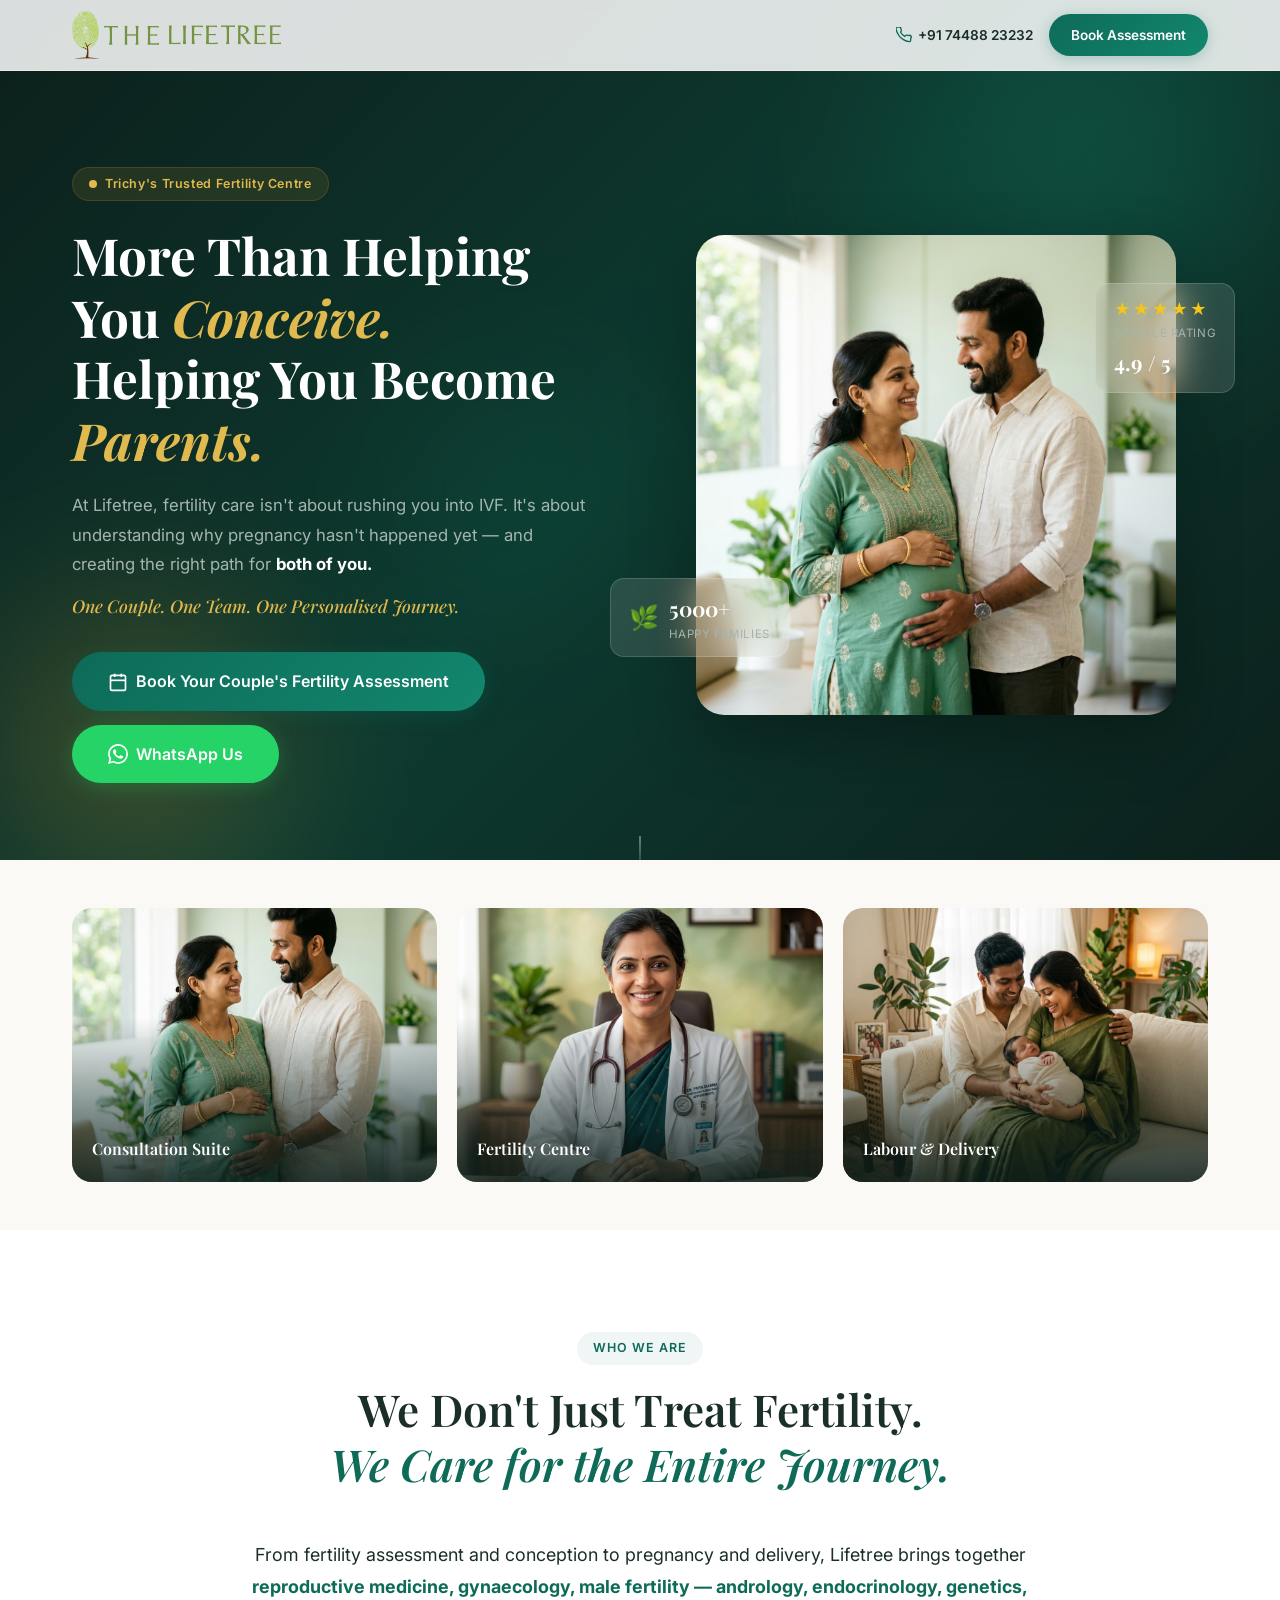
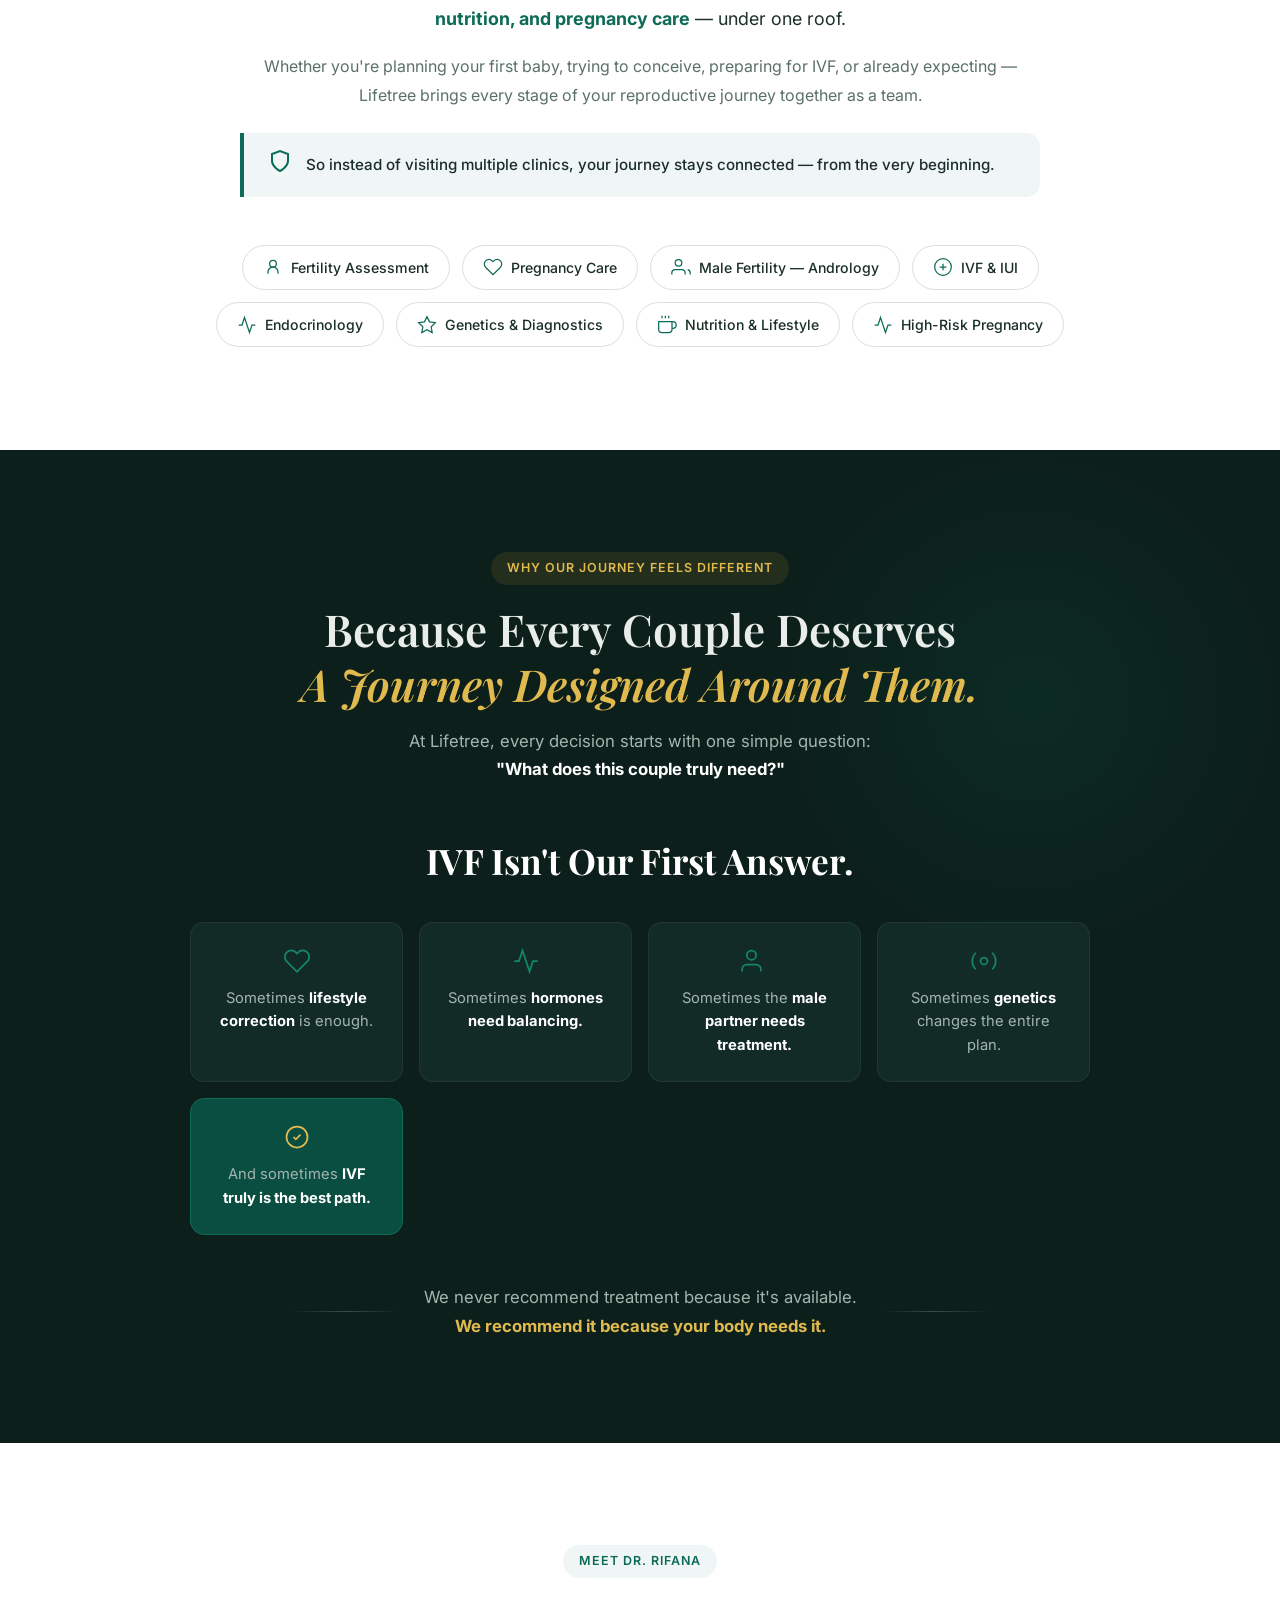
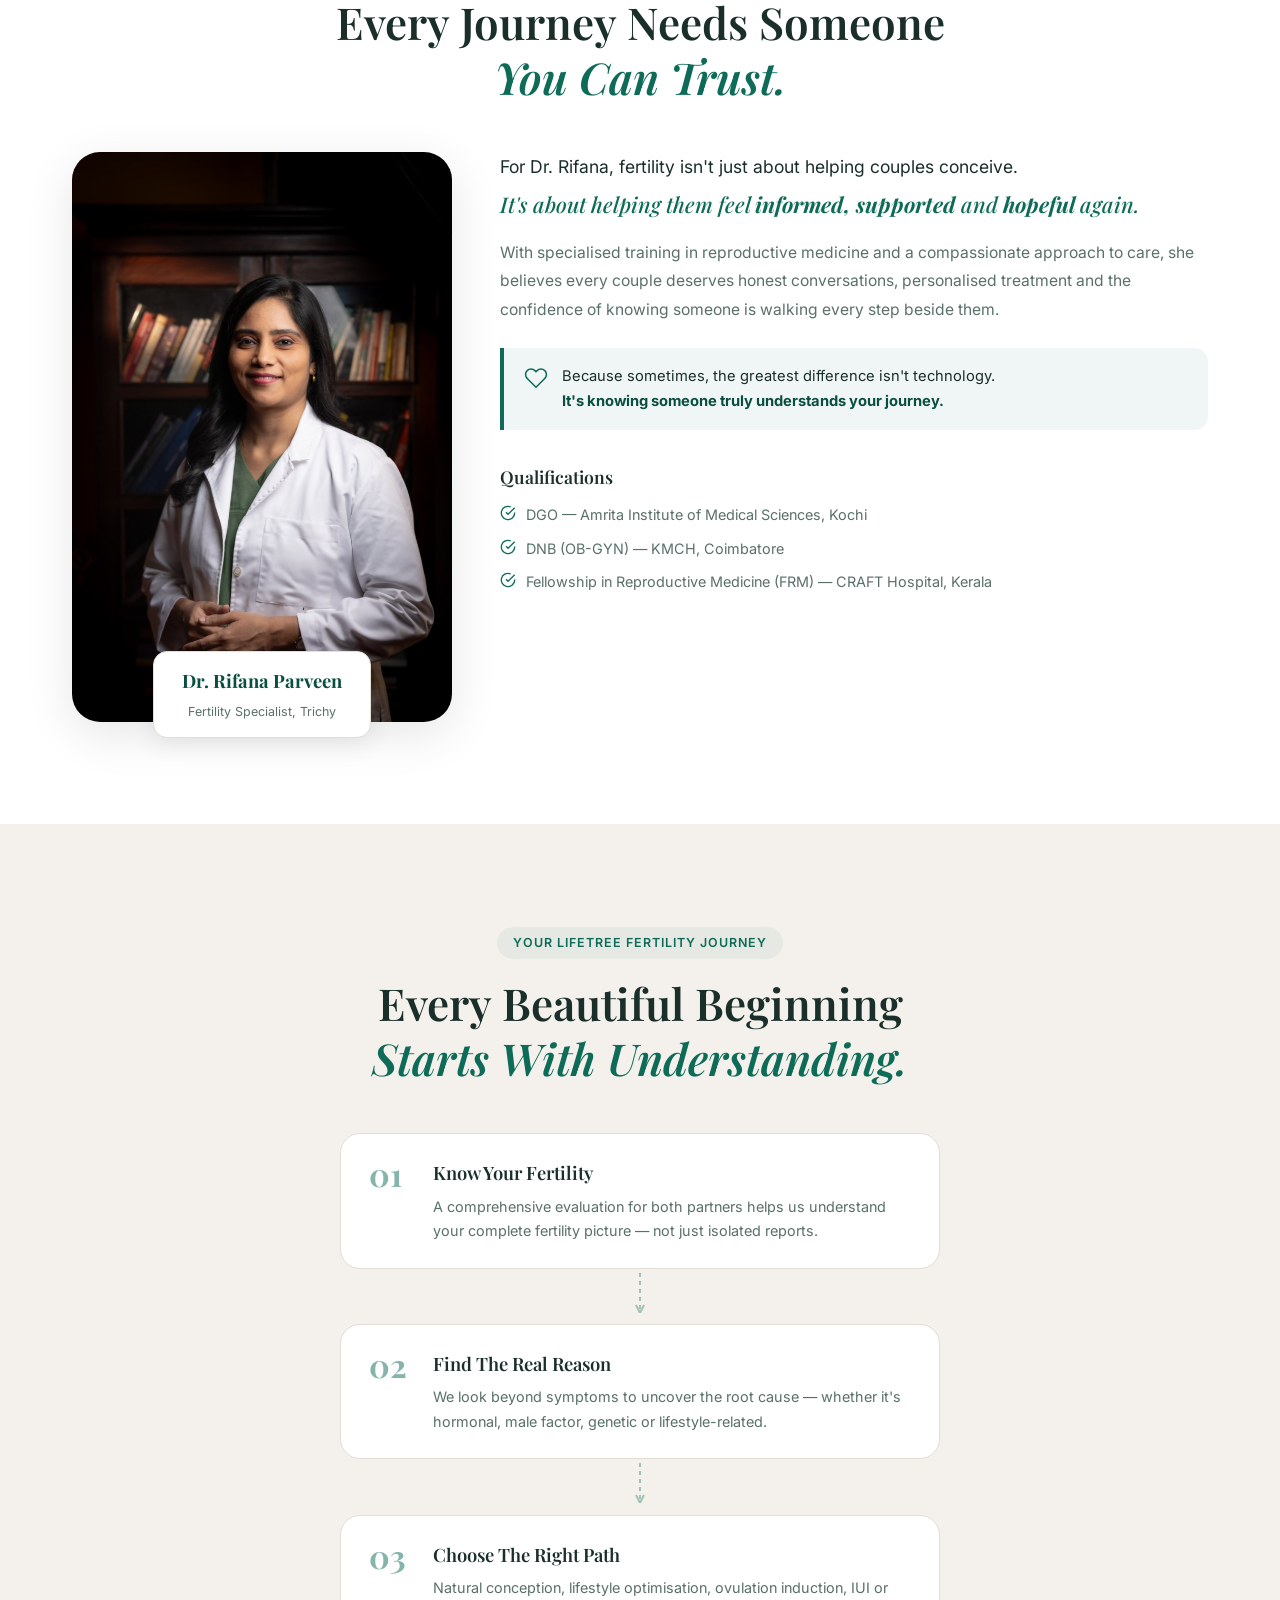
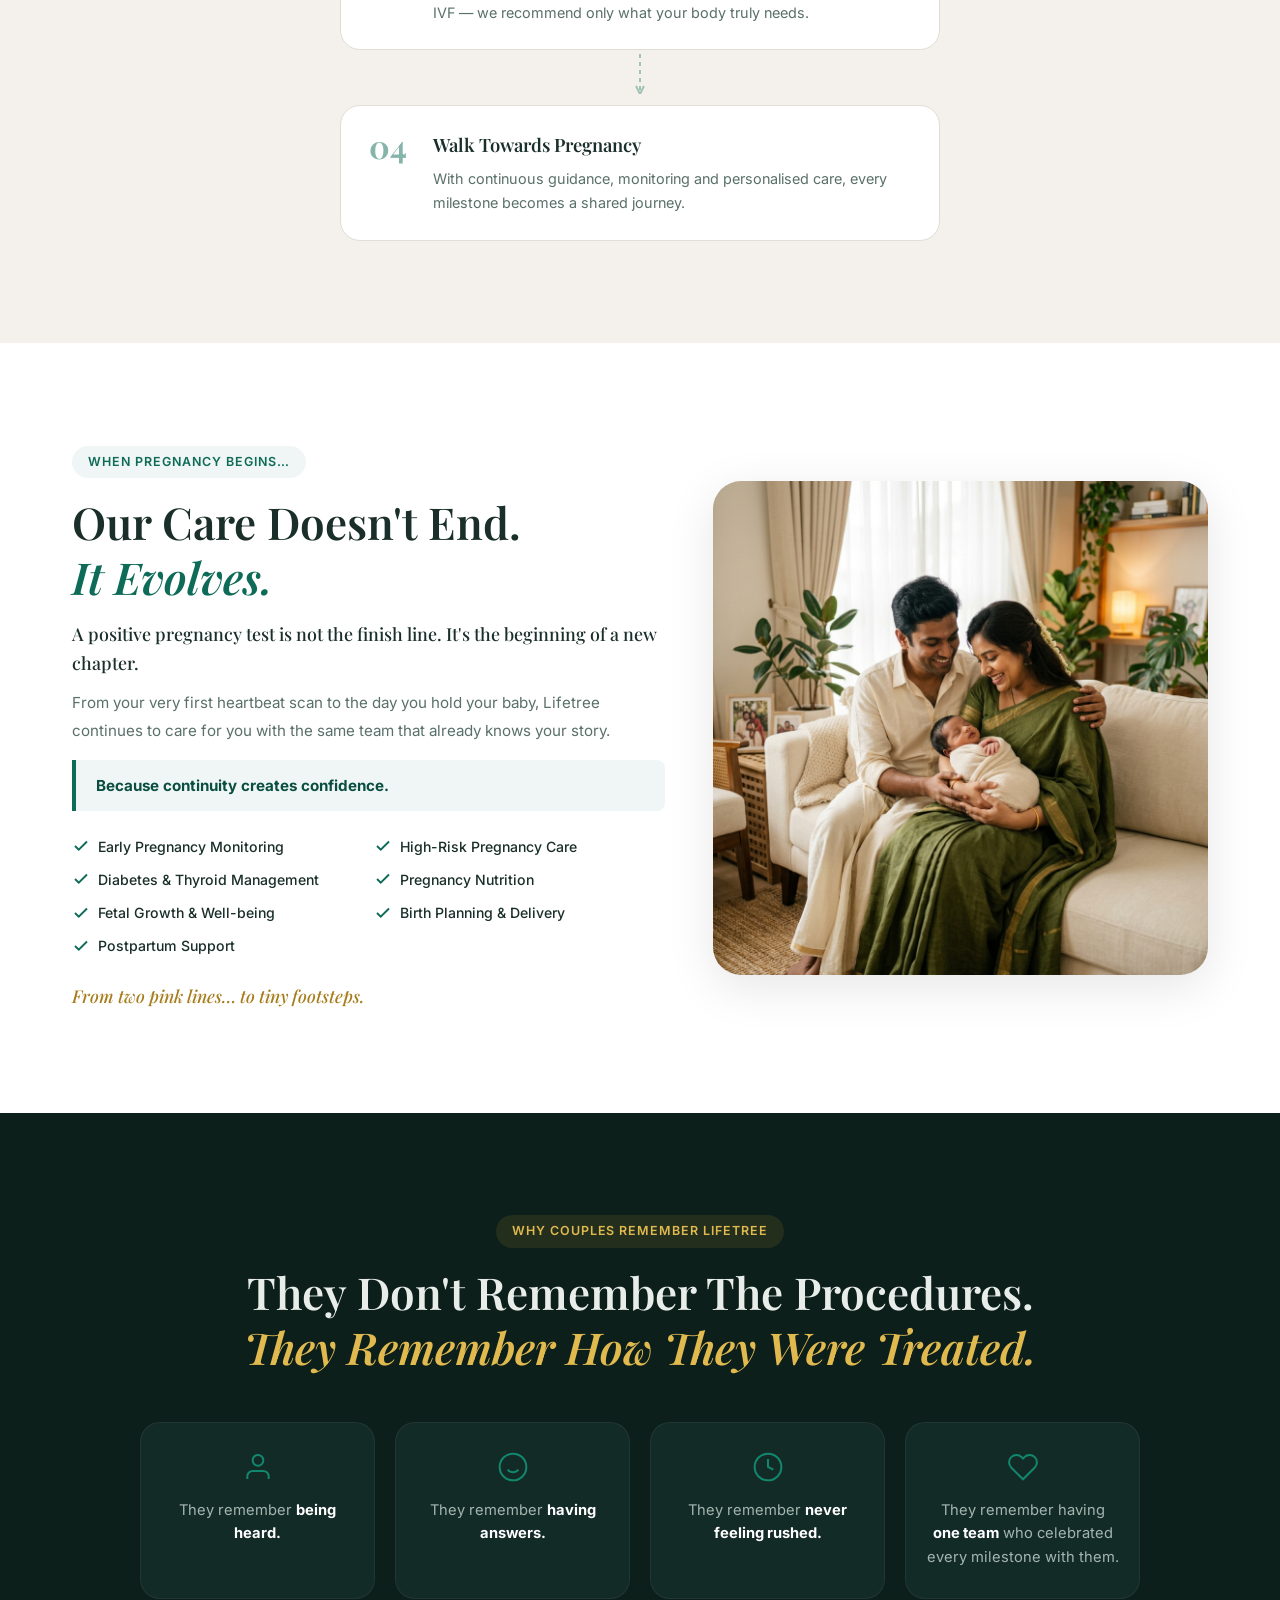
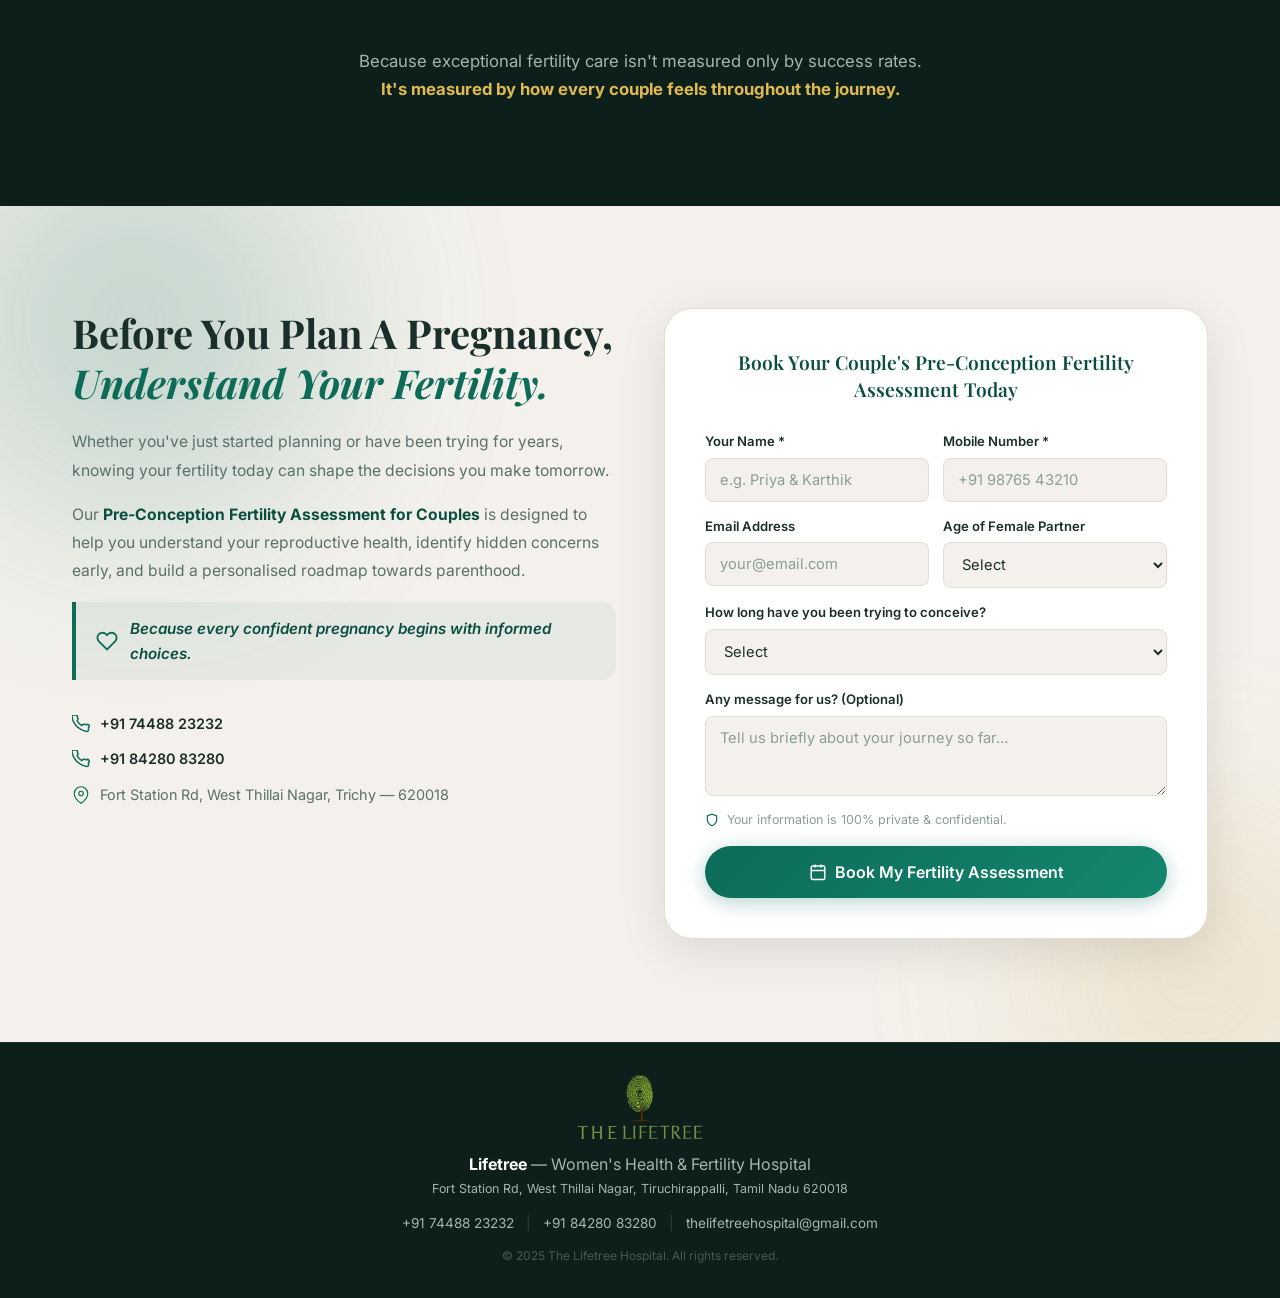
==== commit d793597a: "fully updated with logo and footer logo all things" ====
--- a/landing.html
+++ b/landing.html
@@ -21,10 +21,6 @@
     <div class="lp-header-inner">
       <a href="#hero" class="lp-logo" aria-label="Lifetree Home">
         <img src="Images/logo.png" alt="Lifetree Logo" class="lp-logo-img" />
-        <div class="lp-logo-text">
-          <span class="lp-logo-name">Lifetree</span>
-          <span class="lp-logo-tag">Women's Health & Fertility</span>
-        </div>
       </a>
       <div class="lp-header-actions">
         <a href="tel:+917448823232" class="lp-header-phone" aria-label="Call us">
@@ -538,7 +534,7 @@
     <div class="lp-container">
       <div class="lp-footer-inner">
         <div class="lp-footer-brand">
-          <img src="Images/logo.png" alt="Lifetree Logo" class="lp-footer-logo-img" />
+          <img src="Images/footer logo.png" alt="Lifetree Logo" class="lp-footer-logo-img" />
           <div>
             <strong>Lifetree</strong> — Women's Health & Fertility Hospital
             <p>Fort Station Rd, West Thillai Nagar, Tiruchirappalli, Tamil Nadu 620018</p>
--- a/landing.css
+++ b/landing.css
@@ -233,10 +233,11 @@
   gap: 10px;
 }
 .lp-logo-img {
-  width: 42px;
-  height: 42px;
+  height: 48px;
+  width: auto;
+  max-width: 210px;
   object-fit: contain;
-  border-radius: 50%;
+  border-radius: 0;
 }
 .lp-logo-text {
   display: flex;
@@ -1309,13 +1310,16 @@
 
 .lp-footer-brand {
   display: flex;
+  flex-direction: column;
   align-items: center;
   gap: 12px;
+  text-align: center;
 }
 .lp-footer-logo-img {
-  width: 36px;
-  height: 36px;
-  border-radius: 50%;
+  height: 64px;
+  width: auto;
+  max-width: 100%;
+  border-radius: 0;
   object-fit: contain;
 }
 .lp-footer-brand strong { color: #fff; }
